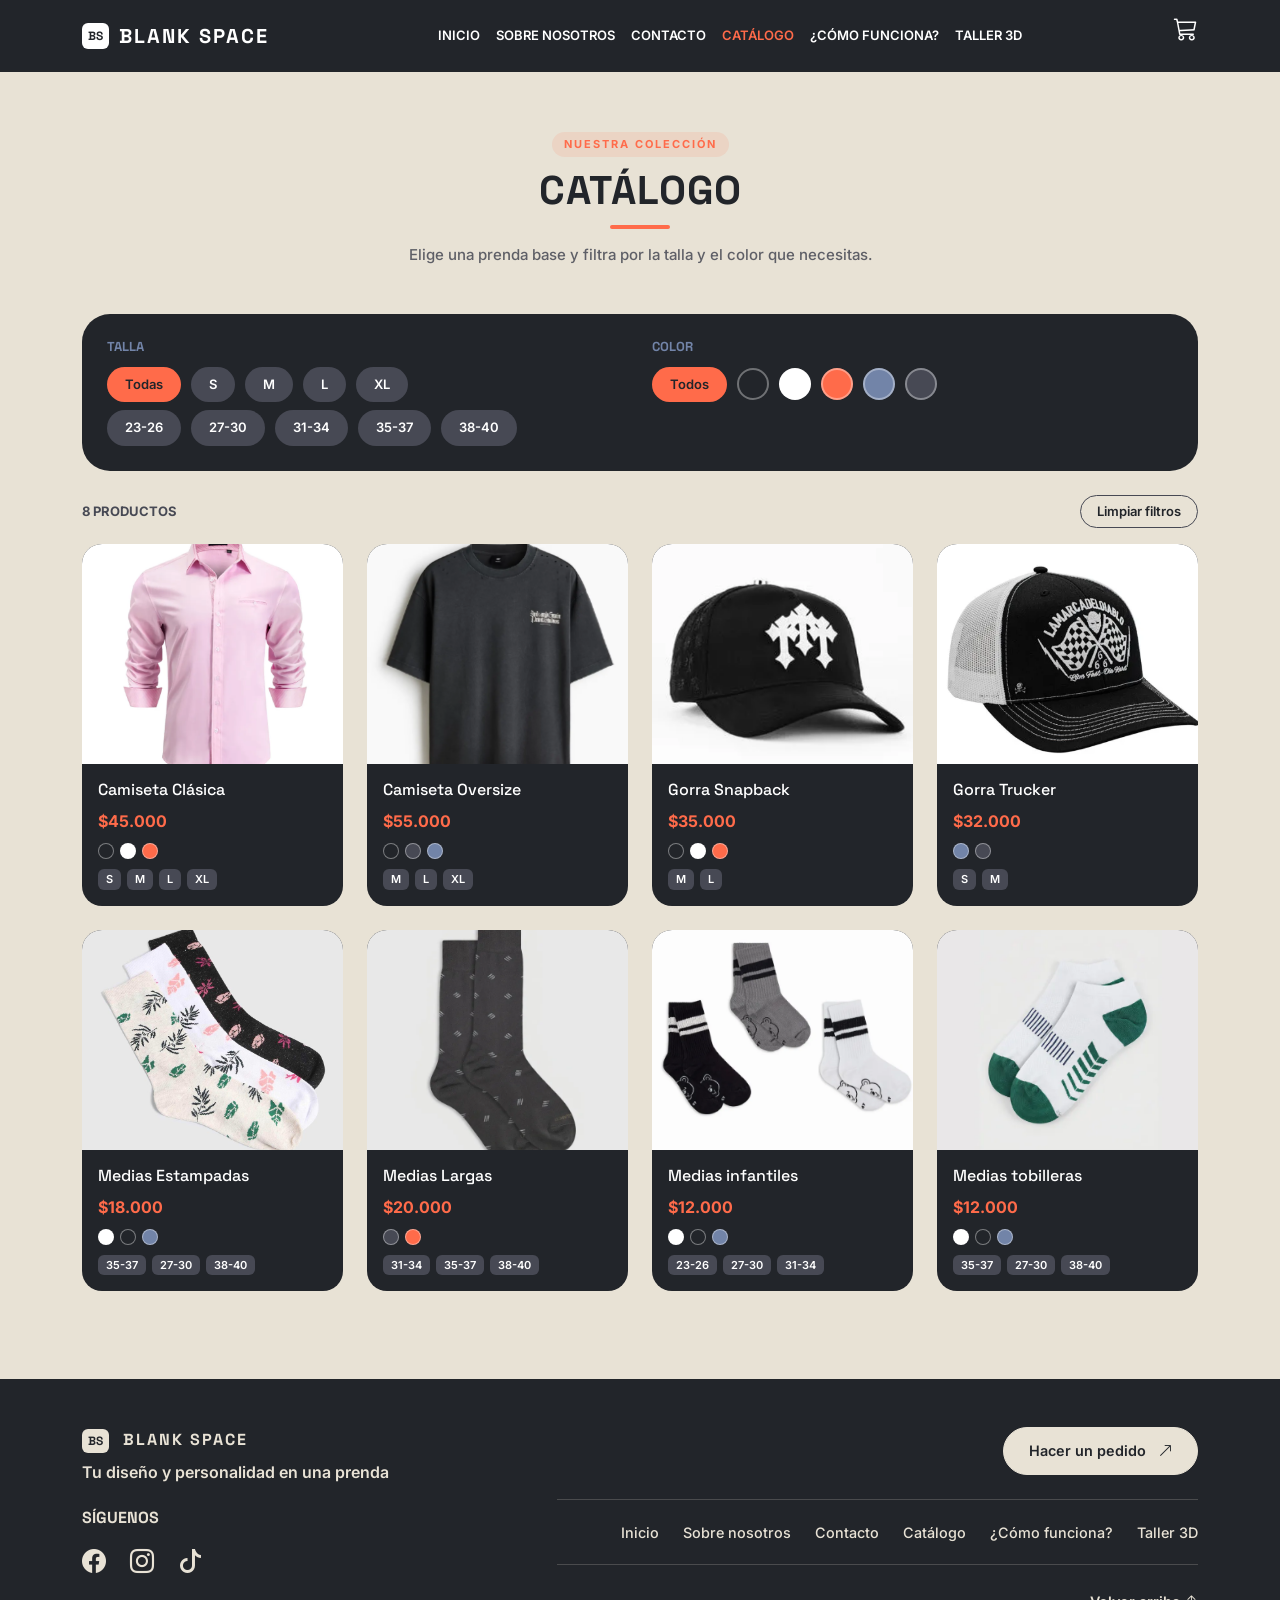
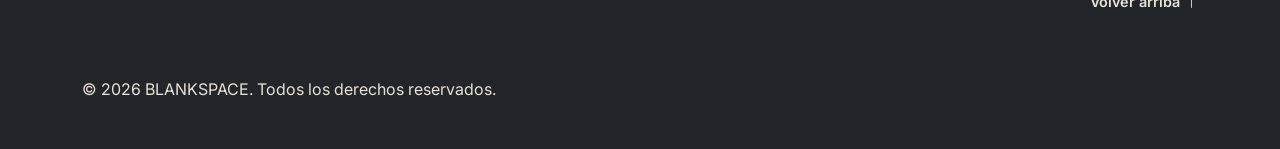
==== HTML/catalogo.html @ dbe3e5b4 "Ajustes en el catálogo" ====
<!doctype html>
<html lang="es">

<head>
  <meta charset="UTF-8" />
  <meta name="viewport" content="width=device-width, initial-scale=1.0" />
  <title>Catálogo | Blank Space</title>

  <link rel="preconnect" href="https://fonts.googleapis.com" />
  <link rel="preconnect" href="https://fonts.gstatic.com" crossorigin />
  <link
    href="https://fonts.googleapis.com/css2?family=Inter:ital,opsz,wght@0,14..32,100..900;1,14..32,100..900&family=Space+Grotesk:wght@300..700&display=swap"
    rel="stylesheet" />

  <link href="https://cdn.jsdelivr.net/npm/bootstrap@5.3.8/dist/css/bootstrap.min.css" rel="stylesheet"
    integrity="sha384-sRIl4kxILFvY47J16cr9ZwB07vP4J8+LH7qKQnuqkuIAvNWLzeN8tE5YBujZqJLB" crossorigin="anonymous" />
  <link href="https://cdn.jsdelivr.net/npm/bootstrap-icons@1.11.3/font/bootstrap-icons.min.css" rel="stylesheet" />

  <link rel="stylesheet" href="../CSS/estilos.css" />
</head>

<body class="d-flex flex-column min-vh-100">

  <!--  NAVBAR -->
  <nav class="navbar navbar-expand-md navbar-bs py-3">
    <div class="container d-flex justify-content-between align-items-center">
      <a class="navbar-brand d-flex align-items-center" href="../index.html">
        <span class="logo">BS</span>
        <span class="marca">BLANK SPACE</span>
      </a>

      <div class="d-flex align-items-center ms-auto gap-3 d-md-none">
        <button class="navbar-toggler border-0 p-0" type="button" data-bs-toggle="collapse" data-bs-target="#menu"
          aria-controls="menu" aria-expanded="false" aria-label="Abrir menú">
          <i class="bi bi-list text-white fs-3"></i>
        </button>
        <a href="#" class="carrito text-decoration-none d-flex align-items-center">
          <i class="bi bi-cart3 fs-4"></i><span class="badge"></span>
        </a>
      </div>

      <div class="collapse navbar-collapse" id="menu">
        <ul class="navbar-nav mx-auto">
          <li class="nav-item"><a class="nav-link" href="../index.html">Inicio</a></li>
          <li class="nav-item"><a class="nav-link" href="sobre-nosotros.html">Sobre nosotros</a></li>
          <li class="nav-item"><a class="nav-link" href="contacto.html">Contacto</a></li>
          <li class="nav-item"><a class="nav-link active" href="catalogo.html">Catálogo</a></li>
          <li class="nav-item"><a class="nav-link" href="#">¿Cómo funciona?</a></li>
          <li class="nav-item"><a class="nav-link" href="#">Taller 3D</a></li>
        </ul>
        <a href="#" class="carrito text-decoration-none d-none d-md-flex align-items-center">
          <i class="bi bi-cart3 fs-4"></i><span class="badge"></span>
        </a>
      </div>
    </div>
  </nav>

  <!-----------------------------CATÁLOGO ---------------------- -->
  <main class="container py-5 flex-grow-1">
    <section id="catalogo">

      <!-- Cabecera -->
      <div class="text-center mb-5 titulo-catalogo-wrapper">
        <span class="badge-subtitulo">NUESTRA COLECCIÓN</span>
        <h1 class="titulo-catalogo">CATÁLOGO</h1>
        <div class="linea-decorativa"></div>
        <p class="subtitulo-catalogo">Elige una prenda base y filtra por la talla y el color que necesitas.</p>
      </div>

      <div class="panel-filtros mb-4">
        <div class="row g-4">

          <div class="col-md-6">
            <h2 class="titulo-filtro">Talla</h2>
            <div class="opciones">
              <button type="button" class="chip-talla activo" data-talla="todas">Todas</button>
              <button type="button" class="chip-talla" data-talla="S">S</button>
              <button type="button" class="chip-talla" data-talla="M">M</button>
              <button type="button" class="chip-talla" data-talla="L">L</button>
              <button type="button" class="chip-talla" data-talla="XL">XL</button>
            </div>
            <div class="opciones mt-2">
              <button type="button" class="chip-talla" data-talla="23-26">23-26</button>
              <button type="button" class="chip-talla" data-talla="27-30">27-30</button>
              <button type="button" class="chip-talla" data-talla="31-34">31-34</button>
              <button type="button" class="chip-talla" data-talla="35-37">35-37</button>
              <button type="button" class="chip-talla" data-talla="38-40">38-40</button>
            </div>
          </div>

          <div class="col-md-6">
            <h2 class="titulo-filtro">Color</h2>
            <div class="opciones">
              <button type="button" class="chip-color chip-texto activo" data-color="todos">Todos</button>
              <button type="button" class="chip-color circulo color-negro" data-color="negro" aria-label="Negro" title="Negro"></button>
              <button type="button" class="chip-color circulo color-blanco" data-color="blanco" aria-label="Blanco" title="Blanco"></button>
              <button type="button" class="chip-color circulo color-naranja" data-color="naranja" aria-label="Naranja" title="Naranja"></button>
              <button type="button" class="chip-color circulo color-azul" data-color="azul" aria-label="Azul" title="Azul"></button>
              <button type="button" class="chip-color circulo color-gris" data-color="gris" aria-label="Gris" title="Gris"></button>
            </div>
          </div>

        </div>
      </div>

      <div class="d-flex justify-content-between align-items-center mb-3">
        <p id="contador" class="contador-productos mb-0"></p>
        <button type="button" id="limpiarFiltros" class="boton-limpiar">Limpiar filtros</button>
      </div>

      <div id="listaProductos" class="row g-4">

        <div class="col-6 col-md-4 col-lg-3">
          <article class="producto" data-id="1">
            <div class="producto-img"><img src="../IMG/camisac.png" alt="Camiseta Clásica" /></div>
            <div class="producto-info">
              <h3 class="producto-nombre">Camiseta Clásica</h3>
              <p class="producto-precio">$45.000</p>
              <div class="producto-colores">
                <span class="punto color-negro" title="negro"></span>
                <span class="punto color-blanco" title="blanco"></span>
                <span class="punto color-naranja" title="naranja"></span>
              </div>
              <div class="producto-tallas">
                <span class="etiqueta-talla">S</span>
                <span class="etiqueta-talla">M</span>
                <span class="etiqueta-talla">L</span>
                <span class="etiqueta-talla">XL</span>
              </div>
            </div>
          </article>
        </div>

        <div class="col-6 col-md-4 col-lg-3">
          <article class="producto" data-id="2">
            <div class="producto-img"><img src="../IMG/camisaO.png" alt="Camiseta Oversize" /></div>
            <div class="producto-info">
              <h3 class="producto-nombre">Camiseta Oversize</h3>
              <p class="producto-precio">$55.000</p>
              <div class="producto-colores">
                <span class="punto color-negro" title="negro"></span>
                <span class="punto color-gris" title="gris"></span>
                <span class="punto color-azul" title="azul"></span>
              </div>
              <div class="producto-tallas">
                <span class="etiqueta-talla">M</span>
                <span class="etiqueta-talla">L</span>
                <span class="etiqueta-talla">XL</span>
              </div>
            </div>
          </article>
        </div>

        <div class="col-6 col-md-4 col-lg-3">
          <article class="producto" data-id="3">
            <div class="producto-img"><img src="../IMG/gorras.png" alt="Gorra Snapback" /></div>
            <div class="producto-info">
              <h3 class="producto-nombre">Gorra Snapback</h3>
              <p class="producto-precio">$35.000</p>
              <div class="producto-colores">
                <span class="punto color-negro" title="negro"></span>
                <span class="punto color-blanco" title="blanco"></span>
                <span class="punto color-naranja" title="naranja"></span>
              </div>
              <div class="producto-tallas">
                <span class="etiqueta-talla">M</span>
                <span class="etiqueta-talla">L</span>
              </div>
            </div>
          </article>
        </div>

        <div class="col-6 col-md-4 col-lg-3">
          <article class="producto" data-id="4">
            <div class="producto-img"><img src="../IMG/gorrat.png" alt="Gorra Trucker" /></div>
            <div class="producto-info">
              <h3 class="producto-nombre">Gorra Trucker</h3>
              <p class="producto-precio">$32.000</p>
              <div class="producto-colores">
                <span class="punto color-azul" title="azul"></span>
                <span class="punto color-gris" title="gris"></span>
              </div>
              <div class="producto-tallas">
                <span class="etiqueta-talla">S</span>
                <span class="etiqueta-talla">M</span>
              </div>
            </div>
          </article>
        </div>

        <div class="col-6 col-md-4 col-lg-3">
          <article class="producto" data-id="5">
            <div class="producto-img"><img src="../IMG/medias.jpg" alt="Medias Estampadas" /></div>
            <div class="producto-info">
              <h3 class="producto-nombre">Medias Estampadas</h3>
              <p class="producto-precio">$18.000</p>
              <div class="producto-colores">
                <span class="punto color-blanco" title="blanco"></span>
                <span class="punto color-negro" title="negro"></span>
                <span class="punto color-azul" title="azul"></span>
              </div>
              <div class="producto-tallas">
                <span class="etiqueta-talla">35-37</span>
                <span class="etiqueta-talla">27-30</span>
                <span class="etiqueta-talla">38-40</span>
              </div>
            </div>
          </article>
        </div>

        <div class="col-6 col-md-4 col-lg-3">
          <article class="producto" data-id="6">
            <div class="producto-img"><img src="../IMG/medial.png" alt="Medias Largas" /></div>
            <div class="producto-info">
              <h3 class="producto-nombre">Medias Largas</h3>
              <p class="producto-precio">$20.000</p>
              <div class="producto-colores">
                <span class="punto color-gris" title="gris"></span>
                <span class="punto color-naranja" title="naranja"></span>
              </div>
              <div class="producto-tallas">
                <span class="etiqueta-talla">31-34</span>
                <span class="etiqueta-talla">35-37</span>
                <span class="etiqueta-talla">38-40</span>
              </div>
            </div>
          </article>
        </div>

        <div class="col-6 col-md-4 col-lg-3">
          <article class="producto" data-id="7">
            <div class="producto-img"><img src="../IMG/median.png" alt="Medias infantiles" /></div>
            <div class="producto-info">
              <h3 class="producto-nombre">Medias infantiles</h3>
              <p class="producto-precio">$12.000</p>
              <div class="producto-colores">
                <span class="punto color-blanco" title="blanco"></span>
                <span class="punto color-negro" title="negro"></span>
                <span class="punto color-azul" title="azul"></span>
              </div>
              <div class="producto-tallas">
                <span class="etiqueta-talla">23-26</span>
                <span class="etiqueta-talla">27-30</span>
                <span class="etiqueta-talla">31-34</span>
              </div>
            </div>
          </article>
        </div>

        <div class="col-6 col-md-4 col-lg-3">
          <article class="producto" data-id="8">
            <div class="producto-img"><img src="../IMG/mediat.png" alt="Medias tobilleras" /></div>
            <div class="producto-info">
              <h3 class="producto-nombre">Medias tobilleras</h3>
              <p class="producto-precio">$12.000</p>
              <div class="producto-colores">
                <span class="punto color-blanco" title="blanco"></span>
                <span class="punto color-negro" title="negro"></span>
                <span class="punto color-azul" title="azul"></span>
              </div>
              <div class="producto-tallas">
                <span class="etiqueta-talla">35-37</span>
                <span class="etiqueta-talla">27-30</span>
                <span class="etiqueta-talla">38-40</span>
              </div>
            </div>
          </article>
        </div>

      </div>

      <div id="sinResultados" class="sin-resultados d-none">
        <h2 class="h4">No hay productos con esa combinación</h2>
        <p class="mb-0">Prueba con otra talla u otro color, o limpia los filtros.</p>
      </div>

    </section>
  </main>

  <footer class="footer">
    <div class="container py-5">
      <div class="row gy-4">

        <div class="col-12 col-md-5">
          <a href="../index.html" class="text-decoration-none d-inline-block">
            <span class="logo">BS</span>
            <span class="marca">BLANK SPACE</span>
          </a>
          <p class="fw-semibold mt-2">Tu diseño y personalidad en una prenda</p>

          <div class="mt-4">
            <h6 class="fw-bold mb-3">SÍGUENOS</h6>
            <ul class="list-unstyled d-flex gap-4 mb-0">
              <li><a href="https://www.facebook.com/" class="social-link"><i class="bi bi-facebook" id="facebook"></i></a></li>
              <li><a href="https://www.instagram.com/" class="social-link"><i class="bi bi-instagram" id="instagram"></i></a></li>
              <li><a href="https://www.tiktok.com/" class="social-link"><i class="bi bi-tiktok" id="tiktok"></i></a></li>
            </ul>
          </div>
        </div>

        <div class="col-12 col-md-7">
          <div class="text-md-end mb-4">
            <a href="#catalogo" class="btn-pedido">Hacer un pedido <i class="bi bi-arrow-up-right"></i></a>
          </div>

          <nav class="footer-menu">
            <ul class="list-unstyled d-flex flex-wrap justify-content-md-end gap-3 gap-lg-4 mb-0">
              <li><a href="../index.html" class="footer-link">Inicio</a></li>
              <li><a href="sobre-nosotros.html" class="footer-link">Sobre nosotros</a></li>
              <li><a href="contacto.html" class="footer-link">Contacto</a></li>
              <li><a href="catalogo.html" class="footer-link">Catálogo</a></li>
              <li><a href="#" class="footer-link">¿Cómo funciona?</a></li>
              <li><a href="#" class="footer-link">Taller 3D</a></li>
            </ul>
          </nav>

          <div class="text-md-end mt-4">
            <a href="#" class="back-top">Volver arriba <i class="bi bi-arrow-up"></i></a>
          </div>
        </div>

      </div>
      <div class="copyright mt-5 pt-3">
        <p class="mb-0">&copy; 2026 BLANKSPACE. Todos los derechos reservados.</p>
      </div>
    </div>
  </footer>

  <script src="https://cdn.jsdelivr.net/npm/bootstrap@5.3.8/dist/js/bootstrap.bundle.min.js"
    integrity="sha384-FKyoEForCGlyvwx9Hj09JcYn3nv7wiPVlz7YYwJrWVcXK/BmnVDxM+D2scQbITxI"
    crossorigin="anonymous"></script>
  <script src="../JS/script.js"></script>
</body>

</html>
---- CSS/estilos.css ----
:root {
  --soft-linen: #e8e2d5;
  --shadow-gray: #22252a;
  --tomato: #ff6b4a;
  --glaucous: #7284a8;
  --charcoal-blue: #474954;
  --white: #ffffff;
  --black: #000000;

  --tomato-12: color-mix(in srgb, var(--tomato) 12%, transparent);
  --tomato-20: color-mix(in srgb, var(--tomato) 20%, transparent);
  --tomato-35: color-mix(in srgb, var(--tomato) 35%, transparent);
  --glaucous-25: color-mix(in srgb, var(--glaucous) 25%, transparent);
  --linen-20: color-mix(in srgb, var(--soft-linen) 20%, transparent);
  --white-8: color-mix(in srgb, var(--white) 8%, transparent);
  --white-10: color-mix(in srgb, var(--white) 10%, transparent);
  --white-35: color-mix(in srgb, var(--white) 35%, transparent);
  --white-40: color-mix(in srgb, var(--white) 40%, transparent);
  --white-75: color-mix(in srgb, var(--white) 75%, transparent);
  --black-15: color-mix(in srgb, var(--black) 15%, transparent);
  --black-45: color-mix(in srgb, var(--black) 45%, transparent);
  --black-85: color-mix(in srgb, var(--black) 85%, transparent);

  /* Tipografías */
  --font-title: "Space Grotesk", sans-serif;
  --font-text: "Inter", sans-serif;
}

/* BASE */
html {
  scroll-behavior: smooth;
}

body {
  box-sizing: border-box;
  margin: 0;
  padding: 0;
  background-color: var(--soft-linen);
  color: var(--shadow-gray);
  font-family: var(--font-text);
}

h1,
h2,
h3,
h4,
h5,
h6 {
  font-family: var(--font-title);
}

p {
  font-family: var(--font-text);
}

/*  NAVBAR*/
.navbar-bs {
  background-color: var(--shadow-gray);
}

.logo {
  background-color: var(--white);
  color: var(--shadow-gray);
  font-family: var(--font-title);
  font-weight: 700;
  font-size: 12px;
  padding: 4px 6px;
  border-radius: 6px;
  margin-right: 10px;
}

.marca {
  font-family: var(--font-title);
  font-weight: 700;
  letter-spacing: 2px;
  color: var(--white);
}

.navbar-bs .nav-link {
  color: var(--white);
  font-size: 13px;
  font-weight: 600;
  text-transform: uppercase;
}

.navbar-bs .nav-link:hover,
.navbar-bs .nav-link.active {
  color: var(--tomato);
}

.carrito {
  display: inline-flex;
  align-items: center;
  transform: translateY(-6px);
    color: white; 
}

.carrito:hover {
  color: var(--tomato);
}

.carrito .badge {
  position: absolute;
  top: -6px;
  right: -10px;
  font-size: 10px;
  background-color: var(--tomato);
  border-radius: 50%;
}

/* ---------- Menú hamburguesa ---------- */
.navbar-bs .navbar-toggler {
  border: 1px solid var(--charcoal-blue);
  border-radius: 10px;
  padding: 4px 10px;
}

.navbar-bs .navbar-toggler:focus {
  box-shadow: 0 0 0 3px var(--tomato-35);
}

@media (max-width: 767.98px) {
  .navbar-bs .navbar-collapse {
    margin-top: 12px;
    padding-top: 8px;
    border-top: 1px solid var(--charcoal-blue);
  }

  .navbar-bs .nav-link {
    padding: 12px 0;
    border-bottom: 1px solid var(--white-8);
  }

  .carrito {
    display: inline-block;
    margin-top: 14px;
  }
}

/*  HERO */
.titulo-hero {
  font-size: 70px;
  font-weight: 700;
  line-height: 1;
}

.etiqueta-hero {
  font-size: 12px;
  font-weight: 700;
  text-transform: uppercase;
  letter-spacing: 1px;
}

.etiqueta-hero::before {
  content: "";
  display: inline-block;
  width: 9px;
  height: 9px;
  border-radius: 50%;
  background-color: var(--tomato);
  margin-right: 8px;
}

/*CARRUSEL */

.carousel-item::after {
  content: "";
  position: absolute;
  inset: 0;
  width: 100%;
  height: 100%;
  background: var(--black-45);
  z-index: 1;
}

/* ---------- Carrusel de integrantes ---------- */
.carrusel {
  border: 3px solid var(--shadow-gray);
  border-radius: 18px;
  overflow: hidden;
}

.carrusel .carousel-item {
  height: 300px;
  background-color: var(--shadow-gray);
  background-image: url("../IMG/bs.jpg");
  background-repeat: no-repeat;
  background-position: center;
  background-size: cover;
}

.carrusel .carousel-item::after {
  background: linear-gradient(to top, var(--black-85), transparent 60%);
}

.carrusel .carousel-item img {
  width: 100%;
  height: 100%;
  object-fit: cover;
}

.carrusel .carousel-item img.foto-integrante {
  object-fit: contain;
  object-position: center;
  background-color: transparent;
}

.carrusel .carousel-caption {
  z-index: 2;
  text-align: left;
  left: 16px;
  bottom: 14px;
  padding: 0;
}

.carrusel .carousel-caption h3 {
  font-size: 18px;
  margin: 0;
}

.carrusel .carousel-indicators,
.carrusel .carousel-control-prev,
.carrusel .carousel-control-next {
  z-index: 3;
}

.rol {
  display: inline-block;
  background-color: var(--tomato);
  color: var(--white);
  font-size: 10px;
  font-weight: 700;
  text-transform: uppercase;
  padding: 2px 8px;
  border-radius: 4px;
  margin-bottom: 6px;
}

/* ---------- Flechas personalizadas ---------- */
#carouselExampleFade .carousel-control-prev-icon,
#carouselExampleFade .carousel-control-next-icon,
#carrusel-comentarios .carousel-control-prev-icon,
#carrusel-comentarios .carousel-control-next-icon {
  background-image: none;
}

#carrusel-comentarios .carousel-control-prev-icon,
#carrusel-comentarios .carousel-control-next-icon {
  width: auto;
  height: auto;
}

#carouselExampleFade .carousel-control-prev-icon::after,
#carouselExampleFade .carousel-control-next-icon::after {
  font-size: 3rem;
  font-weight: bold;
  color: var(--tomato);
}

#carrusel-comentarios .carousel-control-prev-icon::after,
#carrusel-comentarios .carousel-control-next-icon::after {
  font-size: 3.5rem;
  font-weight: bold;
  color: var(--tomato);
}

#carouselExampleFade .carousel-control-prev-icon::after,
#carrusel-comentarios .carousel-control-prev-icon::after {
  content: "‹";
}

#carouselExampleFade .carousel-control-next-icon::after,
#carrusel-comentarios .carousel-control-next-icon::after {
  content: "›";
}

#carouselExampleFade .carousel-control-prev,
#carouselExampleFade .carousel-control-next {
  width: 12%;
  opacity: 0.8;
  transition: opacity 0.3s ease;
}

#carouselExampleFade .carousel-control-prev:hover,
#carouselExampleFade .carousel-control-next:hover {
  opacity: 1;
}

/* ---------- Indicadores de comentarios ---------- */
#carrusel-comentarios .carousel-indicators [data-bs-target] {
  background-color: var(--tomato);
  opacity: 0.5;
}

#carrusel-comentarios .carousel-indicators .active {
  opacity: 1;
}

/* SECCIÓN ESTRELLA */
.seccion-estrella-full {
  position: relative;
  width: 100%;
  background-color: var(--shadow-gray);
  border-radius: 24px;
}

.badge-destacado,
.badge-subtitulo {
  display: inline-block;
  font-size: 11px;
  font-weight: 700;
  letter-spacing: 2px;
  text-transform: uppercase;
  color: var(--tomato);
  background-color: var(--tomato-12);
  border-radius: 20px;
}

.badge-destacado {
  padding: 5px 14px;
  margin-bottom: 8px;
}

.titulo-estrella {
  font-size: 2.4rem;
  font-weight: 800;
  letter-spacing: 1.5px;
  color: var(--white);
  text-transform: uppercase;
  margin-bottom: 8px;
}

.texto-naranja {
  color: var(--tomato);
  text-shadow: 0 0 15px var(--tomato-35);
}

.linea-naranja,
.linea-decorativa {
  height: 4px;
  background-color: var(--tomato);
  border-radius: 2px;
}

.linea-naranja {
  width: 70px;
  margin: 0 auto;
}

.marco-carrusel {
  border-radius: 24px;
  overflow: hidden;
  border: 1px solid var(--white-10);
}

.img-carrusel {
  object-fit: cover;
  object-position: center;
}

/* TARJETAS */
.tarjeta {
  display: flex;
  flex-direction: column;
  height: 100%;
  padding: 25px;
  background-color: var(--shadow-gray);
  color: var(--white);
  border-radius: 28px;
}

.tarjeta-header {
  display: flex;
  align-items: center;
  gap: 12px;
  padding-bottom: 15px;
  margin-bottom: 15px;
  border-bottom: 1px solid var(--charcoal-blue);
}

.tarjeta-titulo {
  font-size: 18px;
  margin: 0;
}

.sobretitulo {
  display: block;
  font-size: 10px;
  font-weight: 700;
  text-transform: uppercase;
}

.icono {
  display: flex;
  align-items: center;
  justify-content: center;
  width: 38px;
  height: 38px;
  border-radius: 10px;
  font-size: 18px;
}

.icono-glaucous {
  background-color: var(--glaucous-25);
  color: var(--glaucous);
}

.icono-tomato {
  background-color: var(--tomato-20);
  color: var(--tomato);
}

.subtitulo {
  font-size: 13px;
  font-weight: 700;
  text-transform: uppercase;
  margin-bottom: 8px;
}

.caja {
  background-color: var(--charcoal-blue);
  border-radius: 12px;
  padding: 12px 14px;
  font-size: 13px;
  margin-bottom: 15px;
}

.valor {
  display: flex;
  gap: 10px;
}

.valor i {
  color: var(--tomato);
}

.valor p {
  margin: 0;
}

.tarjeta-footer {
  margin-top: auto;
  padding-top: 15px;
  border-top: 1px solid var(--charcoal-blue);
  text-align: center;
  font-size: 12px;
  font-weight: 600;
}

.texto-glaucous {
  color: var(--glaucous);
}

.texto-tomato {
  color: var(--tomato) !important;
}

.fa-brands,
.fa-github {
  width: 40px;
  height: 40px;
  color: var(--soft-linen);
}

.tarjeta a {
  color: var(--soft-linen);
  transition: all 0.3s ease;
}

.tarjeta a:hover {
  color: var(--tomato);
  transform: scale(1.15);
}

#mensaje {
  width: 100%;
  min-height: 150px;
  padding: 12px 15px;
  margin-top: 8px;
  margin-bottom: 20px;
  resize: vertical;
}

#equipo {
  color: var(--tomato);
}

/* FOOTER */
.footer {
  background-color: var(--shadow-gray);
  color: var(--soft-linen);
  margin-top: 40px;
  font-family: var(--font-text);
}

.footer .logo {
  background-color: var(--soft-linen);
  color: var(--shadow-gray);
}

.footer .marca {
  color: var(--soft-linen);
  font-family: var(--font-title);
  letter-spacing: 2px;
}

.footer p {
  color: var(--soft-linen);
}

/* ---------- Botón hacer pedido ---------- */
.btn-pedido {
  display: inline-flex;
  align-items: center;
  gap: 12px;
  padding: 12px 25px;
  background-color: var(--soft-linen);
  color: var(--shadow-gray);
  border: 1px solid var(--soft-linen);
  border-radius: 30px;
  text-decoration: none;
  font-family: var(--font-text);
  font-weight: 600;
  font-size: 0.9rem;
  transition: all 0.3s ease;
}

.btn-pedido:hover {
  background-color: var(--tomato);
  border-color: var(--tomato);
  color: var(--shadow-gray);
  transform: translateY(-4px);
}

/* ---------- Menú de navegación ---------- */
.footer-menu {
  border-top: 1px solid var(--linen-20);
  border-bottom: 1px solid var(--linen-20);
  padding: 20px 0;
}

.footer-link {
  color: var(--soft-linen);
  text-decoration: none;
  font-family: var(--font-text);
  font-size: 0.9rem;
  font-weight: 500;
  transition: color 0.3s ease;
}

.footer-link:hover,
.back-top:hover {
  color: var(--tomato);
}

/* ---------- Redes sociales ---------- */
.social-link {
  display: inline-block;
  color: var(--soft-linen);
  font-size: 1.5rem;
  transition: all 0.3s ease;
}

.social-link:hover {
  transform: translateY(-4px);
}

#facebook:hover,
#instagram:hover,
#tiktok:hover {
  color: var(--tomato);
}

.back-top {
  color: var(--soft-linen);
  text-decoration: none;
  font-size: 0.9rem;
  font-weight: 600;
  transition: color 0.3s ease;
}

/*  UTILIDADES DE FONDO */
.bg-tomato {
  background-color: var(--tomato);
}

.bg-glacous {
  background-color: var(--glaucous);
}

.bg-white {
  background-color: var(--white);
}

.bg-black {
  background-color: var(--shadow-gray) !important;
  color: var(--white);
}

/*   CATÁLOGO */
.titulo-catalogo-wrapper {
  position: relative;
  padding-top: 10px;
}

.badge-subtitulo {
  padding: 4px 12px;
  margin-bottom: 10px;
}

.titulo-catalogo {
  font-size: 2.5rem;
  font-weight: 800;
  letter-spacing: 1px;
  color: var(--shadow-gray);
  margin-bottom: 10px;
  text-transform: uppercase;
}

.linea-decorativa {
  position: relative;
  width: 60px;
  margin: 0 auto 15px auto;
}

.subtitulo-catalogo {
  font-size: 15px;
  color: var(--charcoal-blue);
  opacity: 0.85;
  max-width: 500px;
  margin: 0 auto;
  font-weight: 500;
}

/* ---------- Colores de producto ---------- */
.color-negro {
  background-color: var(--shadow-gray);
}

.color-blanco {
  background-color: var(--white);
}

.color-naranja {
  background-color: var(--tomato);
}

.color-azul {
  background-color: var(--glaucous);
}

.color-gris {
  background-color: var(--charcoal-blue);
}

/* ---------- Panel de filtros ---------- */
.panel-filtros {
  background-color: var(--shadow-gray);
  color: var(--white);
  border-radius: 28px;
  padding: 25px;
}

.titulo-filtro {
  font-size: 13px;
  font-weight: 700;
  text-transform: uppercase;
  color: var(--glaucous);
  margin-bottom: 12px;
}

.opciones {
  display: flex;
  flex-wrap: wrap;
  align-items: center;
  gap: 10px;
}

.chip-talla,
.chip-texto {
  background-color: var(--charcoal-blue);
  color: var(--white);
  border: 2px solid transparent;
  border-radius: 20px;
  padding: 6px 16px;
  font-family: var(--font-text);
  font-size: 13px;
  font-weight: 600;
  transition: all 0.3s ease;
}

.chip-talla:hover,
.chip-texto:hover {
  border-color: var(--tomato);
}

.chip-talla.activo,
.chip-texto.activo {
  background-color: var(--tomato);
  color: var(--shadow-gray);
}

.circulo {
  width: 32px;
  height: 32px;
  padding: 0;
  border-radius: 50%;
  border: 2px solid var(--white-35);
  transition: all 0.3s ease;
}

.circulo:hover {
  transform: scale(1.1);
}

.circulo.activo {
  border-color: var(--white);
  box-shadow: 0 0 0 3px var(--tomato);
}

.contador-productos {
  font-size: 13px;
  font-weight: 700;
  text-transform: uppercase;
  color: var(--charcoal-blue);
}

.boton-limpiar {
  background: none;
  color: var(--shadow-gray);
  border: 1px solid var(--charcoal-blue);
  border-radius: 20px;
  padding: 6px 16px;
  font-size: 13px;
  font-weight: 600;
  transition: all 0.3s ease;
}

.boton-limpiar:hover {
  color: var(--tomato);
  border-color: var(--tomato);
}

/* ---------- Tarjeta de producto ---------- */
.producto {
  display: flex;
  flex-direction: column;
  height: 100%;
  background-color: var(--shadow-gray);
  color: var(--white);
  border-radius: 20px;
  overflow: hidden;
  transition: transform 0.3s ease;
}

.producto:hover {
  transform: translateY(-6px);
}

.producto-img {
  height: 220px;
  background-color: var(--charcoal-blue);
}

.producto-img img {
  width: 100%;
  height: 100%;
  object-fit: cover;
}

.producto-info {
  display: flex;
  flex-direction: column;
  flex-grow: 1;
  gap: 10px;
  padding: 16px;
}

.producto-nombre {
  font-size: 16px;
  margin: 0;
}

.producto-precio {
  margin: 0;
  font-weight: 700;
  color: var(--tomato);
}

.producto-colores {
  display: flex;
  gap: 6px;
}

.punto {
  display: inline-block;
  width: 16px;
  height: 16px;
  border-radius: 50%;
  border: 1px solid var(--white-40);
}

.producto-tallas {
  display: flex;
  flex-wrap: wrap;
  gap: 6px;
  margin-top: auto;
}

.etiqueta-talla {
  background-color: var(--charcoal-blue);
  font-size: 11px;
  font-weight: 600;
  padding: 2px 8px;
  border-radius: 6px;
}

.sin-resultados {
  text-align: center;
  padding: 60px 20px;
  border: 2px dashed var(--charcoal-blue);
  border-radius: 20px;
}

/* COMENTARIOS  */
.panel-titulo-comentarios {
  background-color: var(--shadow-gray);
  border-radius: 28px;
  box-shadow: 0 10px 30px var(--black-15);
}

.subtitulo-comentarios {
  color: var(--white-75);
  font-size: 15px;
  max-width: 500px;
  margin-left: auto;
  margin-right: auto;
}

/* ADMIN  */

.gestion-productos {
    display: flex;
    gap: 20px;
    margin-top: 25px;
    padding-left: 20px;
    align-items: flex-start;
}

.formulario-producto {
    width: 280px;
    flex-shrink: 0;
    padding: 15px;
    border: 1px solid var(--tomato);
    border-radius: 8px;
}

.tabla-productos {
    flex: 1;
    overflow-x: auto;
}

.contenido {
  flex: 1;
  padding: 40px !important;
  border-radius: 12px;
}

#titulo-admin {
  font-size: 26px;
  font-weight: 600;
  margin-bottom: 8px;
  color: #333;
}

.form-select {
  border: 1px solid #d5d9d2;
  border-radius: 8px;
  padding: 10px;
  font-size: 14px;
  background-color: #fff;
}

.subir-imagen {
  width: 120px;
  height: 120px;
  border: 2px dashed var(--shadow-gray);
  border-radius: 8px;
  display: flex;
  flex-direction: column;
  justify-content: center;
  align-items: center;
  cursor: pointer;
}

.subir-imagen span {
  font-size: 35px;
}

.subir-imagen p {
  font-size: 12px;
  margin: 0;
}

.subir-imagen:hover {
  border: var(--shadow-gray) !important;
  background-color: var(--tomato);
}

.btn-guardar {
  width: 100%;
  padding: 10px;
  background-color: #FFFFFF;
  color: black;
  border: 1px solid var(--shadow-gray);
  border-radius: 8px;
  font-size: 14px;
  font-weight: 600;
}

.btn-guardar:hover {
  background-color: var(--tomato);
  border-color: var(--shadow-gray);
}

.btn-outline-tomato {
    color: var(--tomato);
    border-color: var(--tomato);
    background-color: transparent;
    transition: all 0.2s ease-in-out;
}

.btn-outline-tomato:hover {
    background-color: var(--tomato);
    color: #ffffff;
    border-color: var(--tomato);
}

@media (max-width: 992px) {
    .gestion-productos {
        flex-direction: column;
        padding-left: 10px;
        padding-right: 10px;
    }

    .formulario-producto {
        width: 100%;
        margin-bottom: 20px;
    }

    .tabla-productos {
        width: 100%;
    }
}
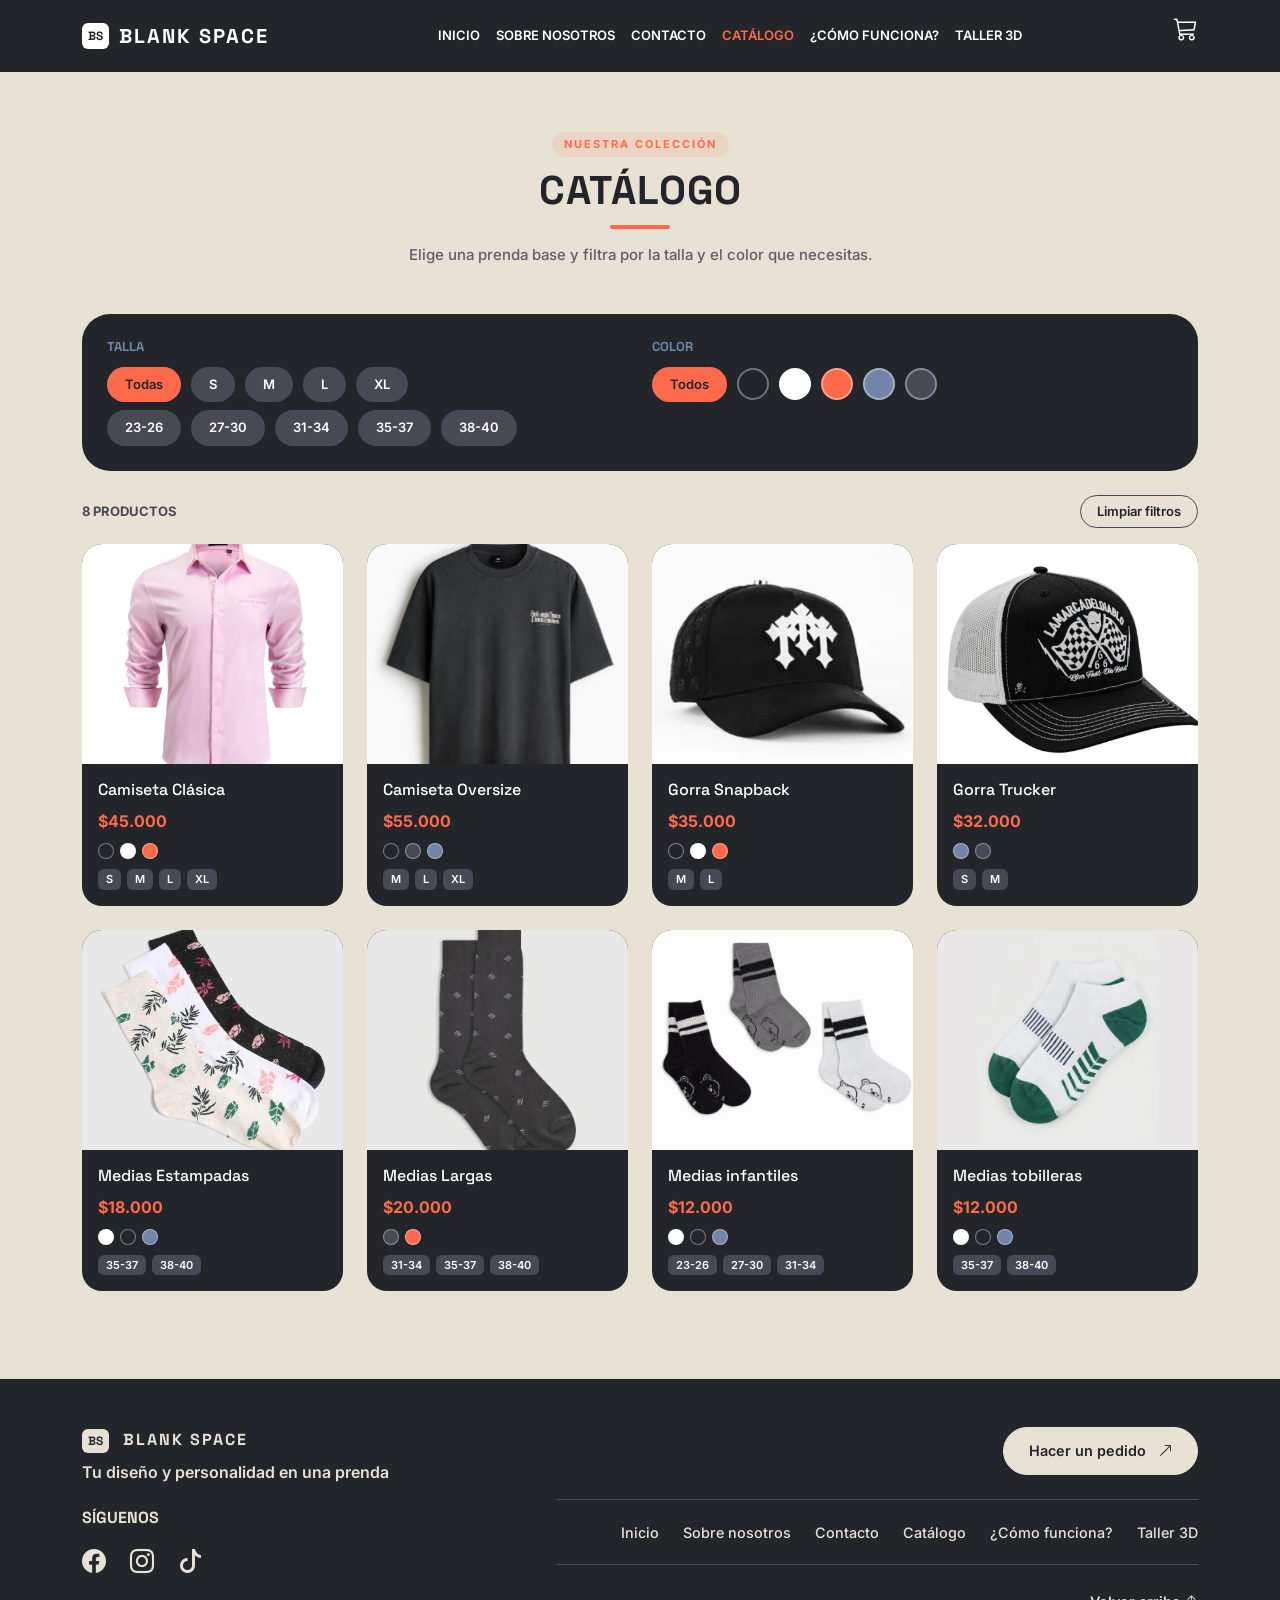
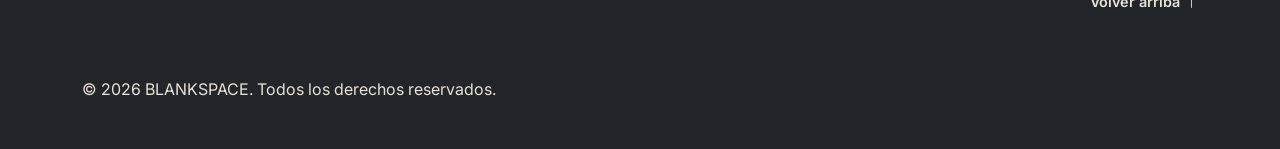
==== commit e1e41865: "cambio en las tallas del catálogo" ====
--- a/HTML/catalogo.html
+++ b/HTML/catalogo.html
@@ -201,7 +201,6 @@
               </div>
               <div class="producto-tallas">
                 <span class="etiqueta-talla">35-37</span>
-                <span class="etiqueta-talla">27-30</span>
                 <span class="etiqueta-talla">38-40</span>
               </div>
             </div>
@@ -260,7 +259,6 @@
               </div>
               <div class="producto-tallas">
                 <span class="etiqueta-talla">35-37</span>
-                <span class="etiqueta-talla">27-30</span>
                 <span class="etiqueta-talla">38-40</span>
               </div>
             </div>
--- a/CSS/estilos.css
+++ b/CSS/estilos.css
@@ -363,10 +363,11 @@
   display: flex;
   flex-direction: column;
   height: 100%;
-  padding: 25px;
+  padding: 20px;
   background-color: var(--shadow-gray);
   color: var(--white);
-  border-radius: 28px;
+  border-radius: 1rem;
+  border: 1px solid rgba(255, 255, 255, 0.1);
 }
 
 .tarjeta-header {
@@ -383,12 +384,14 @@
   margin: 0;
 }
 
+
 .sobretitulo {
   display: block;
   font-size: 10px;
   font-weight: 700;
   text-transform: uppercase;
 }
+
 
 .icono {
   display: flex;
@@ -420,18 +423,40 @@
 .caja {
   background-color: var(--charcoal-blue);
   border-radius: 12px;
-  padding: 12px 14px;
-  font-size: 13px;
-  margin-bottom: 15px;
+  padding: 10px 14px;
+  font-size: 1rem;
+  margin-bottom: 10px;
+  display: flex;
+  align-items: center;
+  justify-content: center;
+}
+
+#mision:hover,
+#valores:hover,
+#vision:hover {
+  transform: translateY(-6px);
+}
+
+.lista-valores {
+  display: flex;
+  flex-direction: column;
+  gap: 5px;
+}
+
+.lista-valores .valor {
+  margin-bottom: 0;
 }
 
 .valor {
   display: flex;
-  gap: 10px;
+  align-items: center;
+  justify-content: center;
+  gap: 12px;
 }
 
 .valor i {
   color: var(--tomato);
+  flex-shrink: 0;
 }
 
 .valor p {
@@ -472,17 +497,24 @@
   transform: scale(1.15);
 }
 
-#mensaje {
-  width: 100%;
-  min-height: 150px;
-  padding: 12px 15px;
-  margin-top: 8px;
-  margin-bottom: 20px;
-  resize: vertical;
-}
-
 #equipo {
   color: var(--tomato);
+}
+
+.tarjeta-equipo {
+  height: 190px !important;
+  display: flex;
+  flex-direction: column;
+  justify-content: space-between;
+}
+
+.tarjeta-equipo .caja {
+  height: 75px;
+  margin-bottom: 0;
+}
+
+.tarjeta-equipo:hover{
+  background-color: var(--tomato);
 }
 
 /* FOOTER */
@@ -918,7 +950,8 @@
   font-weight: 600;
 }
 
-.btn-guardar:hover {
+.btn-guardar:hover,
+.boton-enviar:hover {
   background-color: var(--tomato);
   border-color: var(--shadow-gray);
 }
@@ -935,6 +968,34 @@
     color: #ffffff;
     border-color: var(--tomato);
 }
+
+/* ---Estilos de formulario contacto */
+
+.etiqueta-form {
+  margin-bottom: 0.5rem;
+}
+.bloque-form{
+  margin-bottom: 1rem;
+}
+
+.nota-form{
+  margin-top: 1rem;
+  font-size: 15px;
+}
+
+.boton-enviar{
+  background: none;
+  color: var(--shadow-gray);
+  background-color: #FFFFFF;
+  border: 1px solid var(--charcoal-blue);
+  border-radius: 20px;
+  padding: 6px 16px;
+  font-size: 13px;
+  font-weight: 600;
+  transition: all 0.3s ease;
+}
+
+
 
 @media (max-width: 992px) {
     .gestion-productos {
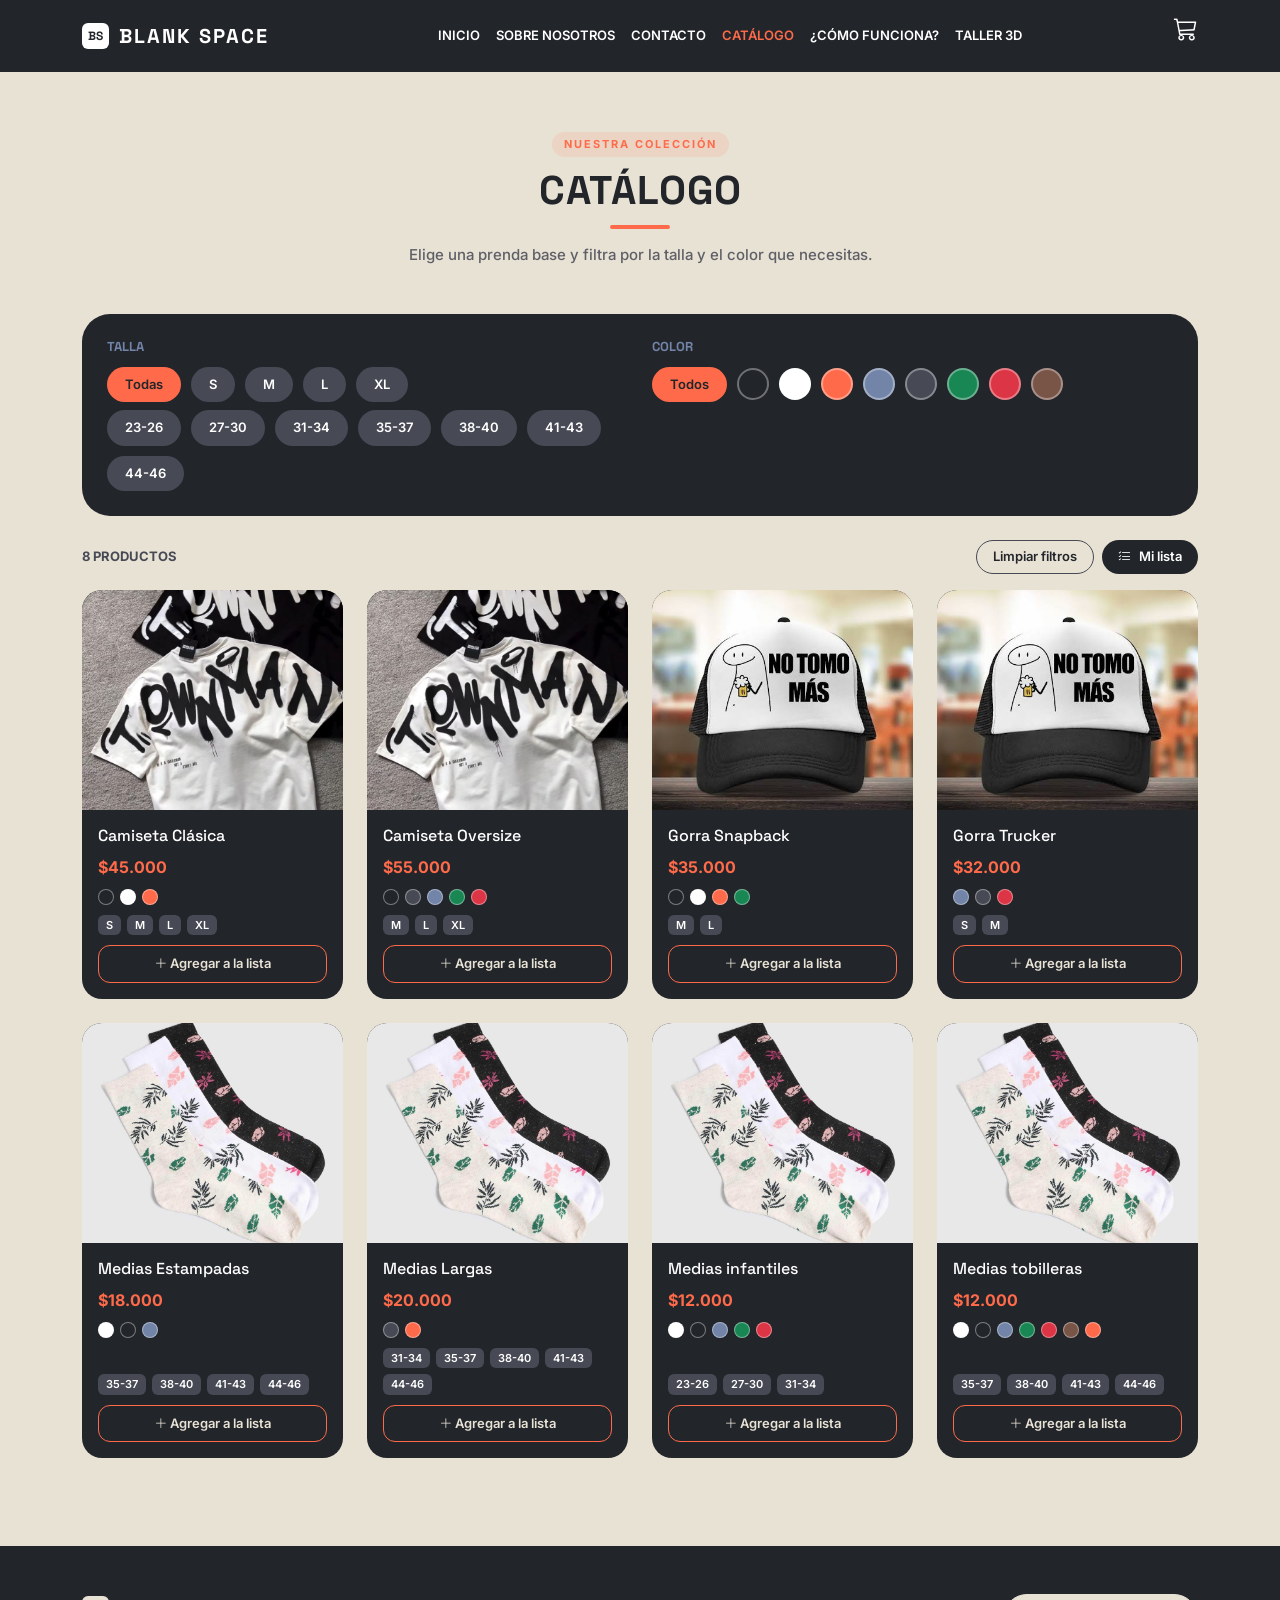
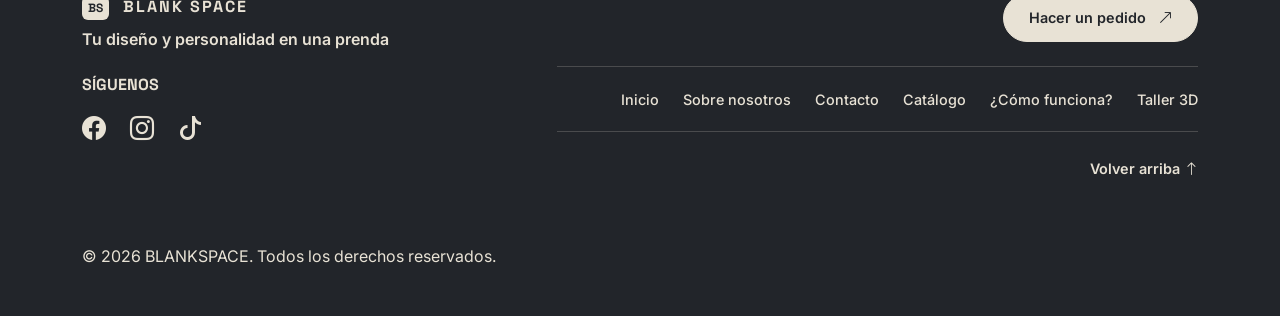
==== commit e903db42: "Agregado panel lateral de Mi lista y redirección al Taller 3D" ====
--- a/HTML/catalogo.html
+++ b/HTML/catalogo.html
@@ -59,7 +59,6 @@
   <main class="container py-5 flex-grow-1">
     <section id="catalogo">
 
-      <!-- Cabecera -->
       <div class="text-center mb-5 titulo-catalogo-wrapper">
         <span class="badge-subtitulo">NUESTRA COLECCIÓN</span>
         <h1 class="titulo-catalogo">CATÁLOGO</h1>
@@ -85,6 +84,8 @@
               <button type="button" class="chip-talla" data-talla="31-34">31-34</button>
               <button type="button" class="chip-talla" data-talla="35-37">35-37</button>
               <button type="button" class="chip-talla" data-talla="38-40">38-40</button>
+              <button type="button" class="chip-talla" data-talla="41-43">41-43</button>
+              <button type="button" class="chip-talla" data-talla="44-46">44-46</button>
             </div>
           </div>
 
@@ -92,180 +93,41 @@
             <h2 class="titulo-filtro">Color</h2>
             <div class="opciones">
               <button type="button" class="chip-color chip-texto activo" data-color="todos">Todos</button>
-              <button type="button" class="chip-color circulo color-negro" data-color="negro" aria-label="Negro" title="Negro"></button>
-              <button type="button" class="chip-color circulo color-blanco" data-color="blanco" aria-label="Blanco" title="Blanco"></button>
-              <button type="button" class="chip-color circulo color-naranja" data-color="naranja" aria-label="Naranja" title="Naranja"></button>
-              <button type="button" class="chip-color circulo color-azul" data-color="azul" aria-label="Azul" title="Azul"></button>
-              <button type="button" class="chip-color circulo color-gris" data-color="gris" aria-label="Gris" title="Gris"></button>
+              <button type="button" class="chip-color circulo color-negro" data-color="negro" aria-label="Negro"
+                title="Negro"></button>
+              <button type="button" class="chip-color circulo color-blanco" data-color="blanco" aria-label="Blanco"
+                title="Blanco"></button>
+              <button type="button" class="chip-color circulo color-naranja" data-color="naranja" aria-label="Naranja"
+                title="Naranja"></button>
+              <button type="button" class="chip-color circulo color-azul" data-color="azul" aria-label="Azul"
+                title="Azul"></button>
+              <button type="button" class="chip-color circulo color-gris" data-color="gris" aria-label="Gris"
+                title="Gris"></button>
+              <button type="button" class="chip-color circulo color-verde" data-color="verde" aria-label="Verde"
+                title="Verde"></button>
+              <button type="button" class="chip-color circulo color-rojo" data-color="rojo" aria-label="Rojo"
+                title="Rojo"></button>
+              <button type="button" class="chip-color circulo color-cafe" data-color="café" aria-label="Café"
+                title="Café"></button>
             </div>
           </div>
 
         </div>
       </div>
 
-      <div class="d-flex justify-content-between align-items-center mb-3">
+      <div class="d-flex justify-content-between align-items-center flex-wrap gap-2 mb-3">
         <p id="contador" class="contador-productos mb-0"></p>
-        <button type="button" id="limpiarFiltros" class="boton-limpiar">Limpiar filtros</button>
-      </div>
-
-      <div id="listaProductos" class="row g-4">
-
-        <div class="col-6 col-md-4 col-lg-3">
-          <article class="producto" data-id="1">
-            <div class="producto-img"><img src="../IMG/camisac.png" alt="Camiseta Clásica" /></div>
-            <div class="producto-info">
-              <h3 class="producto-nombre">Camiseta Clásica</h3>
-              <p class="producto-precio">$45.000</p>
-              <div class="producto-colores">
-                <span class="punto color-negro" title="negro"></span>
-                <span class="punto color-blanco" title="blanco"></span>
-                <span class="punto color-naranja" title="naranja"></span>
-              </div>
-              <div class="producto-tallas">
-                <span class="etiqueta-talla">S</span>
-                <span class="etiqueta-talla">M</span>
-                <span class="etiqueta-talla">L</span>
-                <span class="etiqueta-talla">XL</span>
-              </div>
-            </div>
-          </article>
-        </div>
-
-        <div class="col-6 col-md-4 col-lg-3">
-          <article class="producto" data-id="2">
-            <div class="producto-img"><img src="../IMG/camisaO.png" alt="Camiseta Oversize" /></div>
-            <div class="producto-info">
-              <h3 class="producto-nombre">Camiseta Oversize</h3>
-              <p class="producto-precio">$55.000</p>
-              <div class="producto-colores">
-                <span class="punto color-negro" title="negro"></span>
-                <span class="punto color-gris" title="gris"></span>
-                <span class="punto color-azul" title="azul"></span>
-              </div>
-              <div class="producto-tallas">
-                <span class="etiqueta-talla">M</span>
-                <span class="etiqueta-talla">L</span>
-                <span class="etiqueta-talla">XL</span>
-              </div>
-            </div>
-          </article>
-        </div>
-
-        <div class="col-6 col-md-4 col-lg-3">
-          <article class="producto" data-id="3">
-            <div class="producto-img"><img src="../IMG/gorras.png" alt="Gorra Snapback" /></div>
-            <div class="producto-info">
-              <h3 class="producto-nombre">Gorra Snapback</h3>
-              <p class="producto-precio">$35.000</p>
-              <div class="producto-colores">
-                <span class="punto color-negro" title="negro"></span>
-                <span class="punto color-blanco" title="blanco"></span>
-                <span class="punto color-naranja" title="naranja"></span>
-              </div>
-              <div class="producto-tallas">
-                <span class="etiqueta-talla">M</span>
-                <span class="etiqueta-talla">L</span>
-              </div>
-            </div>
-          </article>
-        </div>
-
-        <div class="col-6 col-md-4 col-lg-3">
-          <article class="producto" data-id="4">
-            <div class="producto-img"><img src="../IMG/gorrat.png" alt="Gorra Trucker" /></div>
-            <div class="producto-info">
-              <h3 class="producto-nombre">Gorra Trucker</h3>
-              <p class="producto-precio">$32.000</p>
-              <div class="producto-colores">
-                <span class="punto color-azul" title="azul"></span>
-                <span class="punto color-gris" title="gris"></span>
-              </div>
-              <div class="producto-tallas">
-                <span class="etiqueta-talla">S</span>
-                <span class="etiqueta-talla">M</span>
-              </div>
-            </div>
-          </article>
-        </div>
-
-        <div class="col-6 col-md-4 col-lg-3">
-          <article class="producto" data-id="5">
-            <div class="producto-img"><img src="../IMG/medias.jpg" alt="Medias Estampadas" /></div>
-            <div class="producto-info">
-              <h3 class="producto-nombre">Medias Estampadas</h3>
-              <p class="producto-precio">$18.000</p>
-              <div class="producto-colores">
-                <span class="punto color-blanco" title="blanco"></span>
-                <span class="punto color-negro" title="negro"></span>
-                <span class="punto color-azul" title="azul"></span>
-              </div>
-              <div class="producto-tallas">
-                <span class="etiqueta-talla">35-37</span>
-                <span class="etiqueta-talla">38-40</span>
-              </div>
-            </div>
-          </article>
-        </div>
-
-        <div class="col-6 col-md-4 col-lg-3">
-          <article class="producto" data-id="6">
-            <div class="producto-img"><img src="../IMG/medial.png" alt="Medias Largas" /></div>
-            <div class="producto-info">
-              <h3 class="producto-nombre">Medias Largas</h3>
-              <p class="producto-precio">$20.000</p>
-              <div class="producto-colores">
-                <span class="punto color-gris" title="gris"></span>
-                <span class="punto color-naranja" title="naranja"></span>
-              </div>
-              <div class="producto-tallas">
-                <span class="etiqueta-talla">31-34</span>
-                <span class="etiqueta-talla">35-37</span>
-                <span class="etiqueta-talla">38-40</span>
-              </div>
-            </div>
-          </article>
-        </div>
-
-        <div class="col-6 col-md-4 col-lg-3">
-          <article class="producto" data-id="7">
-            <div class="producto-img"><img src="../IMG/median.png" alt="Medias infantiles" /></div>
-            <div class="producto-info">
-              <h3 class="producto-nombre">Medias infantiles</h3>
-              <p class="producto-precio">$12.000</p>
-              <div class="producto-colores">
-                <span class="punto color-blanco" title="blanco"></span>
-                <span class="punto color-negro" title="negro"></span>
-                <span class="punto color-azul" title="azul"></span>
-              </div>
-              <div class="producto-tallas">
-                <span class="etiqueta-talla">23-26</span>
-                <span class="etiqueta-talla">27-30</span>
-                <span class="etiqueta-talla">31-34</span>
-              </div>
-            </div>
-          </article>
-        </div>
-
-        <div class="col-6 col-md-4 col-lg-3">
-          <article class="producto" data-id="8">
-            <div class="producto-img"><img src="../IMG/mediat.png" alt="Medias tobilleras" /></div>
-            <div class="producto-info">
-              <h3 class="producto-nombre">Medias tobilleras</h3>
-              <p class="producto-precio">$12.000</p>
-              <div class="producto-colores">
-                <span class="punto color-blanco" title="blanco"></span>
-                <span class="punto color-negro" title="negro"></span>
-                <span class="punto color-azul" title="azul"></span>
-              </div>
-              <div class="producto-tallas">
-                <span class="etiqueta-talla">35-37</span>
-                <span class="etiqueta-talla">38-40</span>
-              </div>
-            </div>
-          </article>
-        </div>
-
-      </div>
+        <div class="d-flex align-items-center gap-2">
+          <button type="button" id="limpiarFiltros" class="boton-limpiar">Limpiar filtros</button>
+          <button type="button" class="boton-lista" data-bs-toggle="offcanvas" data-bs-target="#panelLista"
+            aria-controls="panelLista">
+            <i class="bi bi-list-check"></i> Mi lista
+            <span id="badgeLista" class="badge-lista d-none">0</span>
+          </button>
+        </div>
+      </div>
+
+      <div id="listaProductos" class="row g-4"></div>
 
       <div id="sinResultados" class="sin-resultados d-none">
         <h2 class="h4">No hay productos con esa combinación</h2>
@@ -289,9 +151,12 @@
           <div class="mt-4">
             <h6 class="fw-bold mb-3">SÍGUENOS</h6>
             <ul class="list-unstyled d-flex gap-4 mb-0">
-              <li><a href="https://www.facebook.com/" class="social-link"><i class="bi bi-facebook" id="facebook"></i></a></li>
-              <li><a href="https://www.instagram.com/" class="social-link"><i class="bi bi-instagram" id="instagram"></i></a></li>
-              <li><a href="https://www.tiktok.com/" class="social-link"><i class="bi bi-tiktok" id="tiktok"></i></a></li>
+              <li><a href="https://www.facebook.com/" class="social-link"><i class="bi bi-facebook"
+                    id="facebook"></i></a></li>
+              <li><a href="https://www.instagram.com/" class="social-link"><i class="bi bi-instagram"
+                    id="instagram"></i></a></li>
+              <li><a href="https://www.tiktok.com/" class="social-link"><i class="bi bi-tiktok" id="tiktok"></i></a>
+              </li>
             </ul>
           </div>
         </div>
@@ -324,6 +189,29 @@
     </div>
   </footer>
 
+  <div class="offcanvas offcanvas-end panel-lista" tabindex="-1" id="panelLista" aria-labelledby="tituloPanelLista">
+    <div class="offcanvas-header">
+      <h2 class="offcanvas-title" id="tituloPanelLista">Mi lista</h2>
+      <button type="button" class="btn-close btn-close-white" data-bs-dismiss="offcanvas" aria-label="Cerrar"></button>
+    </div>
+    <div class="offcanvas-body">
+      <p id="listaVacia" class="lista-vacia">
+        Aún no has agregado productos. Pulsa «Agregar a la lista» en las prendas que te gusten.
+      </p>
+      <ul id="itemsLista" class="items-lista"></ul>
+    </div>
+    <div class="pie-lista">
+    <div class="total-lista">
+      <span>Total</span>
+      <strong id="totalLista">$0</strong>
+    </div>
+    <button type="button" id="btnIrTaller3D" class="boton-taller mb-2 w-100 py-2">
+      Ir al Taller 3D <i class="bi bi-box-seam"></i>
+    </button>
+    <button type="button" id="vaciarLista" class="boton-vaciar">Vaciar lista</button>
+  </div>
+  </div>
+
   <script src="https://cdn.jsdelivr.net/npm/bootstrap@5.3.8/dist/js/bootstrap.bundle.min.js"
     integrity="sha384-FKyoEForCGlyvwx9Hj09JcYn3nv7wiPVlz7YYwJrWVcXK/BmnVDxM+D2scQbITxI"
     crossorigin="anonymous"></script>
--- a/CSS/estilos.css
+++ b/CSS/estilos.css
@@ -6,6 +6,31 @@
   --charcoal-blue: #474954;
   --white: #ffffff;
   --black: #000000;
+
+  .color-verde {
+    background-color: #198754;
+  }
+
+  .color-rojo {
+    background-color: #dc3545;
+  }
+
+  .color-cafe {
+    background-color: #795548;
+  }
+
+
+  .color-verde {
+    background-color: #198754;
+  }
+
+  .color-rojo {
+    background-color: #dc3545;
+  }
+
+  .color-cafe {
+    background-color: #795548;
+  }
 
   --tomato-12: color-mix(in srgb, var(--tomato) 12%, transparent);
   --tomato-20: color-mix(in srgb, var(--tomato) 20%, transparent);
@@ -22,8 +47,10 @@
   --black-85: color-mix(in srgb, var(--black) 85%, transparent);
 
   /* Tipografías */
-  --font-title: "Space Grotesk", sans-serif;
-  --font-text: "Inter", sans-serif;
+  --font-title: "Space Grotesk",
+  sans-serif;
+  --font-text: "Inter",
+  sans-serif;
 }
 
 /* BASE */
@@ -92,7 +119,7 @@
   display: inline-flex;
   align-items: center;
   transform: translateY(-6px);
-    color: white; 
+  color: white;
 }
 
 .carrito:hover {
@@ -513,7 +540,7 @@
   margin-bottom: 0;
 }
 
-.tarjeta-equipo:hover{
+.tarjeta-equipo:hover {
   background-color: var(--tomato);
 }
 
@@ -872,24 +899,24 @@
 /* ADMIN  */
 
 .gestion-productos {
-    display: flex;
-    gap: 20px;
-    margin-top: 25px;
-    padding-left: 20px;
-    align-items: flex-start;
+  display: flex;
+  gap: 20px;
+  margin-top: 25px;
+  padding-left: 20px;
+  align-items: flex-start;
 }
 
 .formulario-producto {
-    width: 280px;
-    flex-shrink: 0;
-    padding: 15px;
-    border: 1px solid var(--tomato);
-    border-radius: 8px;
+  width: 280px;
+  flex-shrink: 0;
+  padding: 15px;
+  border: 1px solid var(--tomato);
+  border-radius: 8px;
 }
 
 .tabla-productos {
-    flex: 1;
-    overflow-x: auto;
+  flex: 1;
+  overflow-x: auto;
 }
 
 .contenido {
@@ -957,16 +984,16 @@
 }
 
 .btn-outline-tomato {
-    color: var(--tomato);
-    border-color: var(--tomato);
-    background-color: transparent;
-    transition: all 0.2s ease-in-out;
+  color: var(--tomato);
+  border-color: var(--tomato);
+  background-color: transparent;
+  transition: all 0.2s ease-in-out;
 }
 
 .btn-outline-tomato:hover {
-    background-color: var(--tomato);
-    color: #ffffff;
-    border-color: var(--tomato);
+  background-color: var(--tomato);
+  color: #ffffff;
+  border-color: var(--tomato);
 }
 
 /* ---Estilos de formulario contacto */
@@ -974,16 +1001,17 @@
 .etiqueta-form {
   margin-bottom: 0.5rem;
 }
-.bloque-form{
+
+.bloque-form {
   margin-bottom: 1rem;
 }
 
-.nota-form{
+.nota-form {
   margin-top: 1rem;
   font-size: 15px;
 }
 
-.boton-enviar{
+.boton-enviar {
   background: none;
   color: var(--shadow-gray);
   background-color: #FFFFFF;
@@ -998,18 +1026,295 @@
 
 
 @media (max-width: 992px) {
-    .gestion-productos {
-        flex-direction: column;
-        padding-left: 10px;
-        padding-right: 10px;
-    }
-
-    .formulario-producto {
-        width: 100%;
-        margin-bottom: 20px;
-    }
-
-    .tabla-productos {
-        width: 100%;
-    }
+  .gestion-productos {
+    flex-direction: column;
+    padding-left: 10px;
+    padding-right: 10px;
+  }
+
+  .formulario-producto {
+    width: 100%;
+    margin-bottom: 20px;
+  }
+
+  .tabla-productos {
+    width: 100%;
+  }
+}
+
+.choices__list--multiple .choices__item {
+  background-color: var(--tomato) !important;
+  border-color: var(--tomato) !important;
+}
+
+/* ================= CARRITO DE COMPRAS ================= */
+.item-carrito {
+  height: auto;
+  transition: transform 0.3s ease, border-color 0.3s ease;
+}
+
+.item-carrito:hover {
+  border-color: var(--tomato);
+}
+
+.item-carrito-img {
+  width: 115px;
+  height: 115px;
+  object-fit: cover;
+  border-radius: 12px;
+  background-color: var(--charcoal-blue);
+  flex-shrink: 0;
+}
+
+.control-cantidad {
+  display: inline-flex;
+  align-items: center;
+  background-color: var(--charcoal-blue);
+  border-radius: 20px;
+  padding: 2px;
+  border: 1px solid var(--white-10);
+}
+
+.control-cantidad button {
+  width: 30px;
+  height: 30px;
+  border: none;
+  border-radius: 50%;
+  background-color: transparent;
+  color: var(--white);
+  font-weight: 700;
+  transition: background-color 0.2s ease, color 0.2s ease;
+}
+
+.control-cantidad button:hover {
+  background-color: var(--tomato);
+  color: var(--shadow-gray);
+}
+
+.control-cantidad span {
+  width: 36px;
+  text-align: center;
+  font-weight: 600;
+  font-size: 14px;
+}
+
+.btn-eliminar-item {
+  background: none;
+  border: none;
+  color: var(--white-40);
+  font-size: 1.1rem;
+  transition: color 0.2s ease, transform 0.2s ease;
+}
+
+.btn-eliminar-item:hover {
+  color: var(--tomato);
+  transform: scale(1.1);
+}
+
+.input-cupon {
+  background-color: var(--charcoal-blue);
+  border: 1px solid var(--white-10);
+  color: var(--white);
+  border-radius: 20px;
+  font-size: 13px;
+  padding: 6px 14px;
+}
+
+.input-cupon::placeholder {
+  color: var(--white-40);
+}
+
+.input-cupon:focus {
+  background-color: var(--charcoal-blue);
+  color: var(--white);
+  border-color: var(--tomato);
+  box-shadow: 0 0 0 3px var(--tomato-20);
+}
+.btn-agregar {
+  width: 100%;
+  padding: 8px 12px;
+  background: transparent;
+  color: var(--soft-linen);
+  border: 1px solid var(--tomato);
+  border-radius: 12px;
+  font-size: 13px;
+  font-weight: 600;
+  transition: all 0.3s ease;
+}
+.btn-agregar:hover {
+  background-color: var(--tomato);
+  color: var(--shadow-gray);
+}
+.btn-agregar.en-lista {
+  background-color: var(--soft-linen);
+  border-color: var(--soft-linen);
+  color: var(--shadow-gray);
+}
+.btn-agregar.en-lista:hover {
+  background-color: var(--tomato);
+  border-color: var(--tomato);
+}
+
+/* Botón "Mi lista" con su badge */
+.boton-lista {
+  display: inline-flex;
+  align-items: center;
+  gap: 8px;
+  background-color: var(--shadow-gray);
+  color: white;
+  border: 0;
+  border-radius: 20px;
+  padding: 7px 16px;
+  font-size: 13px;
+  font-weight: 600;
+  transition: all 0.3s ease;
+}
+.boton-lista:hover {
+  background-color: var(--tomato);
+  color: var(--shadow-gray);
+}
+.badge-lista {
+  display: inline-flex;
+  align-items: center;
+  justify-content: center;
+  min-width: 20px;
+  height: 20px;
+  padding: 0 6px;
+  background-color: var(--tomato);
+  color: var(--shadow-gray);
+  border-radius: 10px;
+  font-size: 11px;
+  font-weight: 700;
+}
+.boton-lista:hover .badge-lista {
+  background-color: var(--shadow-gray);
+  color: white;
+}
+
+/* Panel lateral */
+.panel-lista {
+  background-color: var(--shadow-gray);
+  color: white;
+}
+.panel-lista .offcanvas-title {
+  font-size: 18px;
+}
+.lista-vacia {
+  color: var(--glaucous);
+  font-size: 14px;
+}
+.items-lista {
+  list-style: none;
+  margin: 0;
+  padding: 0;
+  display: flex;
+  flex-direction: column;
+  gap: 14px;
+}
+.item-lista {
+  display: flex;
+  align-items: center;
+  gap: 12px;
+  padding: 10px;
+  background-color: var(--charcoal-blue);
+  border-radius: 14px;
+}
+.item-lista img {
+  width: 64px;
+  height: 64px;
+  object-fit: cover;
+  border-radius: 10px;
+}
+.item-datos {
+  flex-grow: 1;
+}
+.item-nombre {
+  margin: 0;
+  font-size: 14px;
+  font-weight: 600;
+}
+.item-precio {
+  margin: 2px 0 6px;
+  font-size: 14px;
+  font-weight: 700;
+  color: var(--tomato);
+}
+.item-cantidad {
+  display: inline-flex;
+  align-items: center;
+  gap: 10px;
+  font-size: 13px;
+}
+.btn-cantidad {
+  width: 26px;
+  height: 26px;
+  border: 0;
+  border-radius: 50%;
+  background-color: var(--shadow-gray);
+  color: white;
+  line-height: 1;
+  transition: all 0.3s ease;
+}
+.btn-cantidad:hover:not(:disabled) {
+  background-color: var(--tomato);
+  color: var(--shadow-gray);
+}
+.btn-cantidad:disabled {
+  opacity: 0.4;
+}
+.btn-quitar {
+  background: none;
+  border: 0;
+  color: var(--soft-linen);
+  font-size: 18px;
+  transition: color 0.3s ease;
+}
+.btn-quitar:hover {
+  color: var(--tomato);
+}
+
+/* Pie del panel */
+.pie-lista {
+  padding: 16px;
+  border-top: 1px solid var(--charcoal-blue);
+}
+.total-lista {
+  display: flex;
+  justify-content: space-between;
+  margin-bottom: 12px;
+  font-size: 16px;
+}
+.total-lista strong {
+  color: var(--tomato);
+}
+.boton-vaciar {
+  width: 100%;
+  padding: 10px;
+  background: none;
+  color: var(--soft-linen);
+  border: 1px solid var(--charcoal-blue);
+  border-radius: 12px;
+  font-weight: 600;
+  transition: all 0.3s ease;
+}
+.boton-vaciar:hover:not(:disabled) {
+  border-color: var(--tomato);
+  color: var(--tomato);
+}
+.boton-vaciar:disabled {
+  opacity: 0.4;
+}
+
+/* Botón taller */
+.boton-taller {
+  background-color: var(--tomato);
+  color: var(--shadow-gray);
+  border: 0;
+  border-radius: 12px;
+  font-weight: 600;
+  transition: all 0.3s ease;
+}
+.boton-taller:hover {
+  opacity: 0.9;
+  color: var(--shadow-gray);
 }
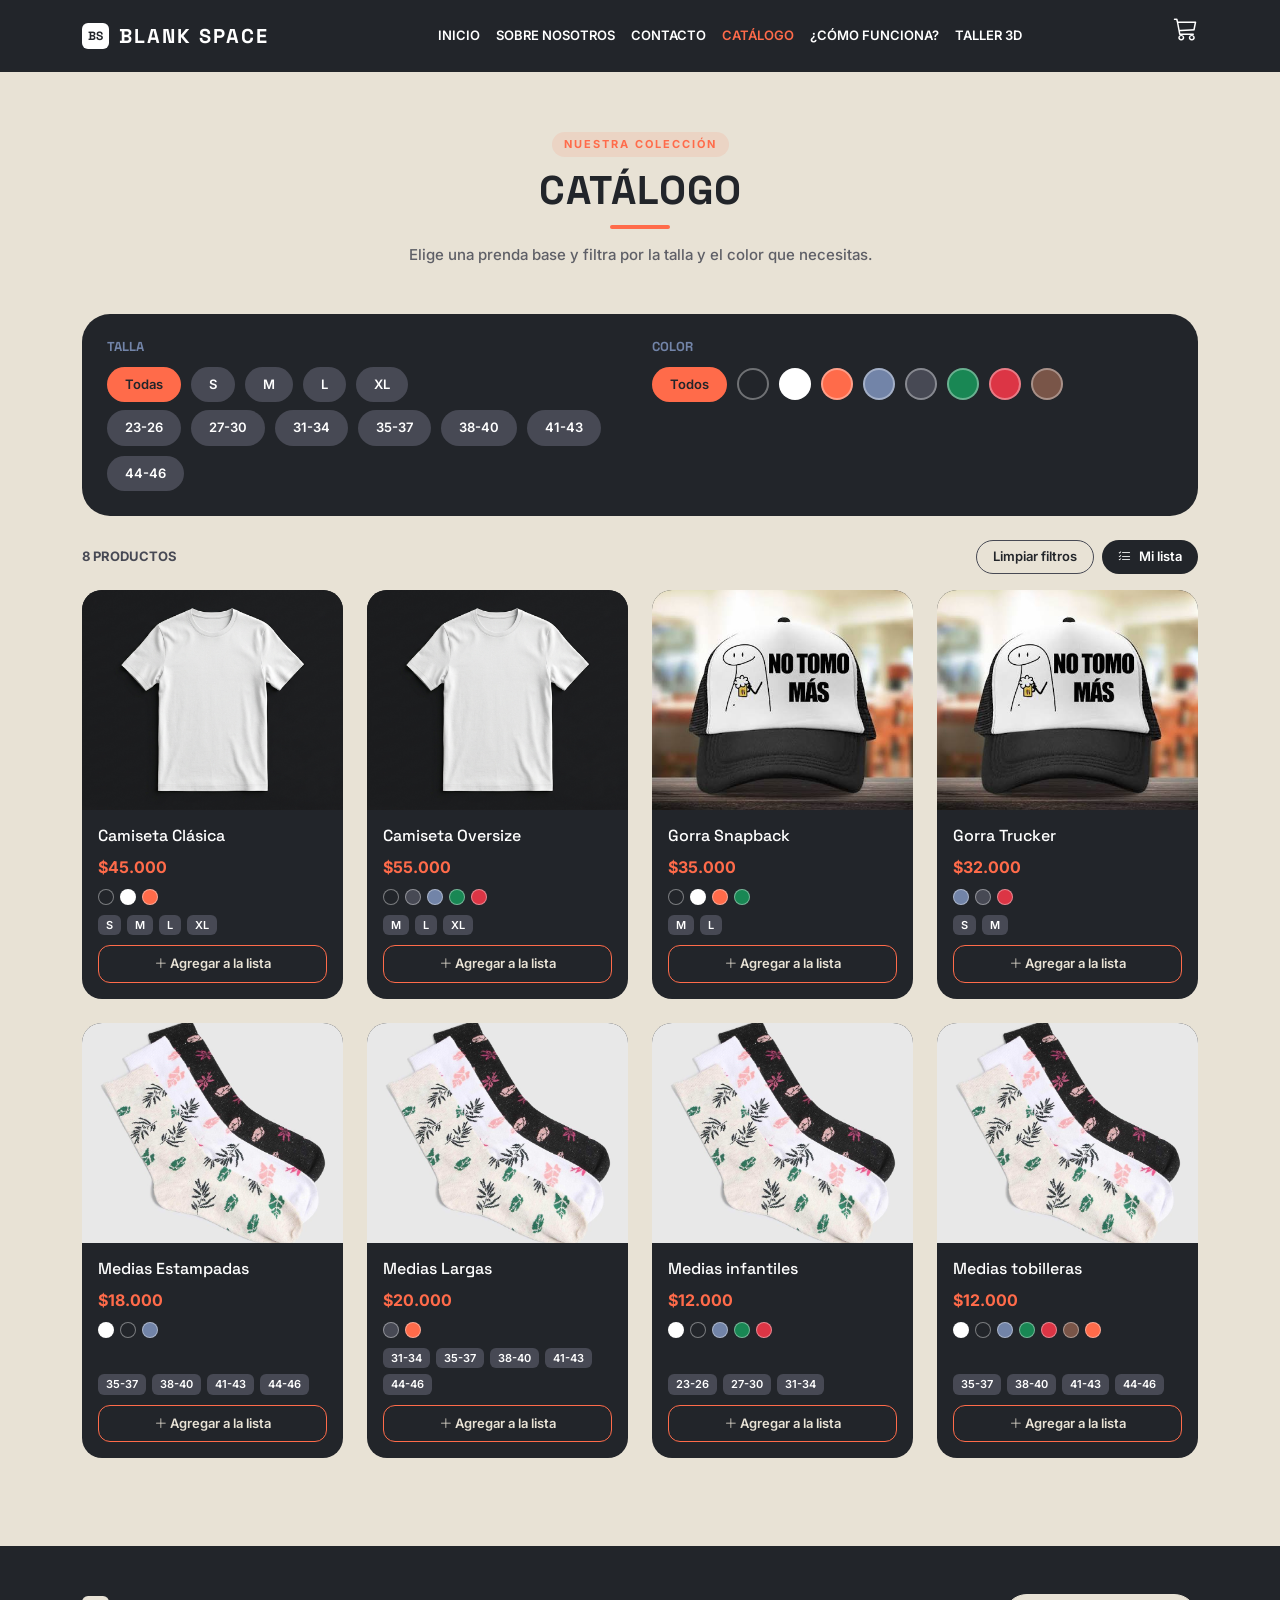
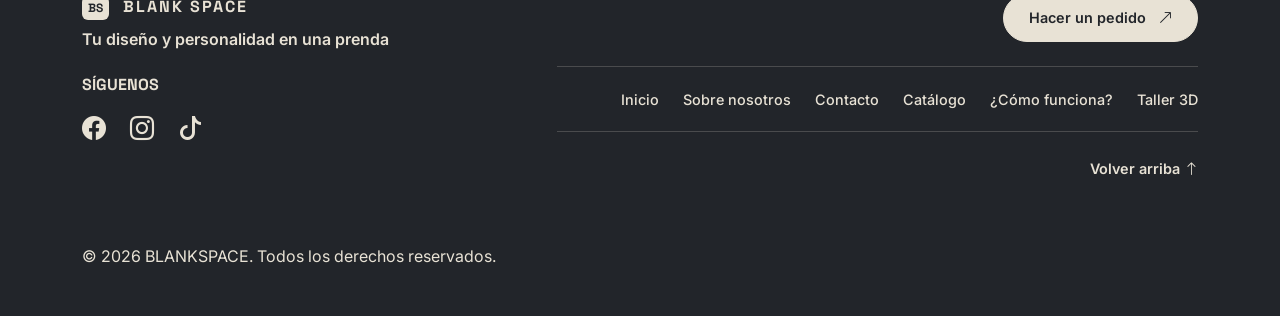
==== commit 955dd52b: "refactor(js): script.js was deleted, and all code was dived to datos.js, contacto.js, catalogo.js an" ====
--- a/HTML/catalogo.html
+++ b/HTML/catalogo.html
@@ -46,7 +46,7 @@
           <li class="nav-item"><a class="nav-link" href="contacto.html">Contacto</a></li>
           <li class="nav-item"><a class="nav-link active" href="catalogo.html">Catálogo</a></li>
           <li class="nav-item"><a class="nav-link" href="#">¿Cómo funciona?</a></li>
-          <li class="nav-item"><a class="nav-link" href="#">Taller 3D</a></li>
+          <li class="nav-item"><a class="nav-link" href="./taller.html">Taller 3D</a></li>
         </ul>
         <a href="#" class="carrito text-decoration-none d-none d-md-flex align-items-center">
           <i class="bi bi-cart3 fs-4"></i><span class="badge"></span>
@@ -215,6 +215,8 @@
   <script src="https://cdn.jsdelivr.net/npm/bootstrap@5.3.8/dist/js/bootstrap.bundle.min.js"
     integrity="sha384-FKyoEForCGlyvwx9Hj09JcYn3nv7wiPVlz7YYwJrWVcXK/BmnVDxM+D2scQbITxI"
     crossorigin="anonymous"></script>
+  <script src="../JS/datos.js"></script>
+  <script src="../JS/catalogo.js"></script>
   <script src="../JS/script.js"></script>
 </body>
 
--- a/CSS/estilos.css
+++ b/CSS/estilos.css
@@ -6,6 +6,7 @@
   --charcoal-blue: #474954;
   --white: #ffffff;
   --black: #000000;
+
 
   .color-verde {
     background-color: #198754;
@@ -1317,4 +1318,29 @@
 .boton-taller:hover {
   opacity: 0.9;
   color: var(--shadow-gray);
+}
+
+.contenedor-panel {
+  background-color: var(--charcoal-blue);
+}
+
+#btn-guardar {
+  width: 100%;
+  padding: 8px 12px;
+  background: transparent;
+  color: var(--soft-linen);
+  border: 1px solid var(--tomato);
+  border-radius: 12px;
+  font-size: 13px;
+  font-weight: 600;
+  transition: all 0.3s ease;
+}
+
+#btn-guardar:hover {
+  background-color: var(--tomato);
+  color: var(--shadow-gray);
+}
+
+.fondo-carrusel-personalizado {
+  background-color: var(--shadow-gray);
 }
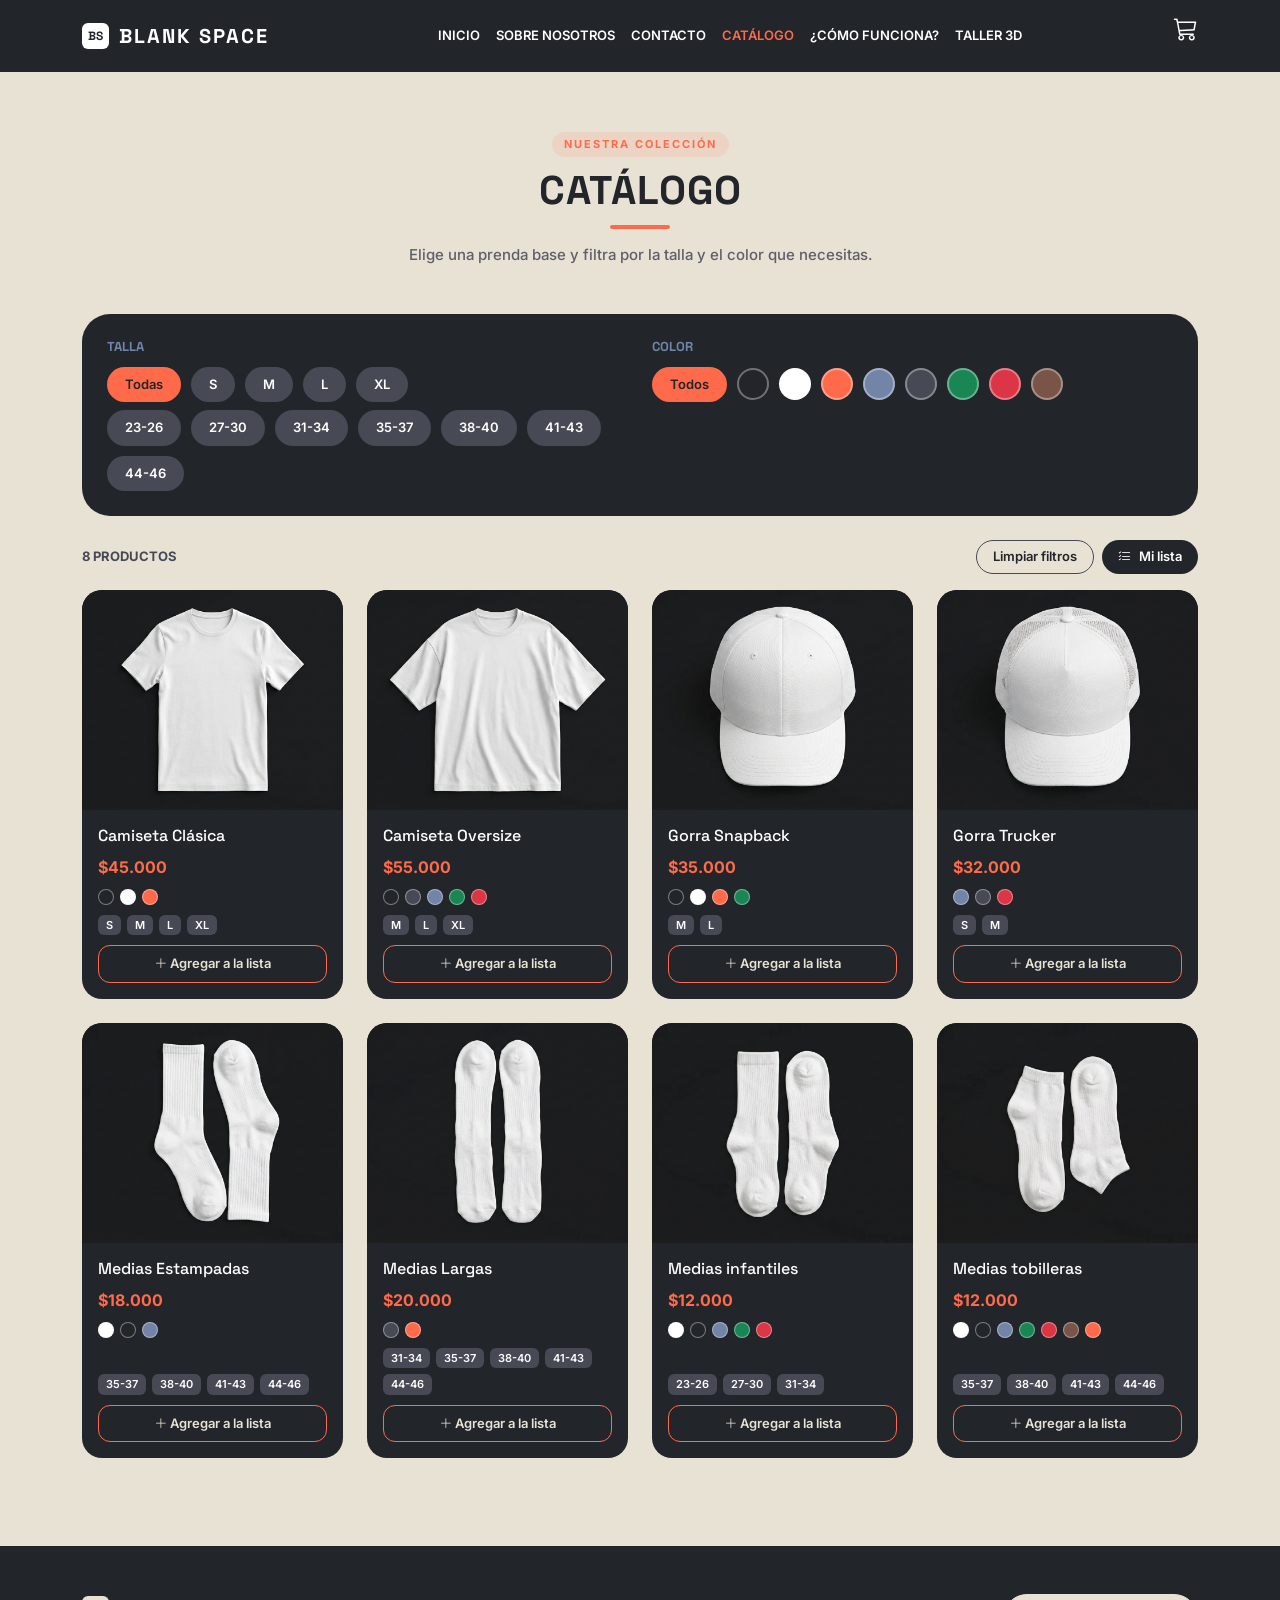
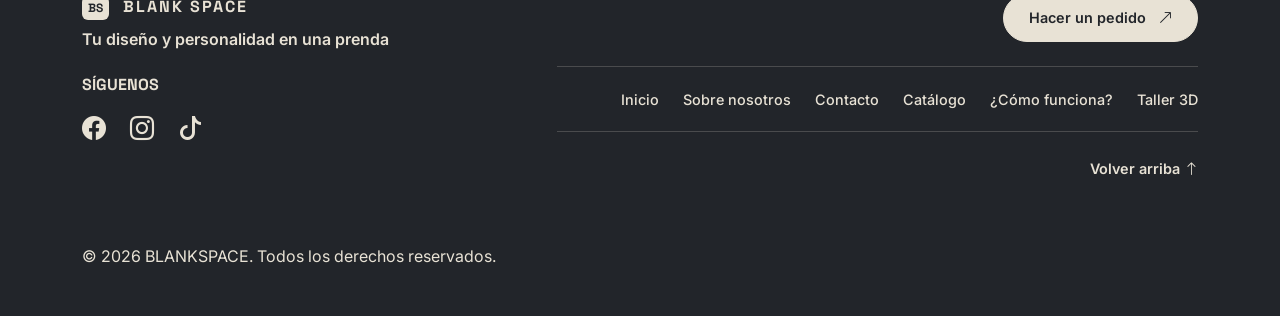
==== commit 6ba35832: "Vista y funcionalidad de taller3d" ====
--- a/HTML/catalogo.html
+++ b/HTML/catalogo.html
@@ -201,23 +201,24 @@
       <ul id="itemsLista" class="items-lista"></ul>
     </div>
     <div class="pie-lista">
-    <div class="total-lista">
-      <span>Total</span>
-      <strong id="totalLista">$0</strong>
-    </div>
-    <button type="button" id="btnIrTaller3D" class="boton-taller mb-2 w-100 py-2">
-      Ir al Taller 3D <i class="bi bi-box-seam"></i>
-    </button>
-    <button type="button" id="vaciarLista" class="boton-vaciar">Vaciar lista</button>
-  </div>
+      <div class="total-lista">
+        <span>Total</span>
+        <strong id="totalLista">$0</strong>
+      </div>
+      <button type="button" id="btnIrTaller3D" class="boton-taller mb-2 w-100 py-2">
+        Ir al Taller 3D <i class="bi bi-box-seam"></i>
+      </button>
+      <button type="button" id="vaciarLista" class="boton-vaciar">Vaciar lista</button>
+    </div>
   </div>
 
   <script src="https://cdn.jsdelivr.net/npm/bootstrap@5.3.8/dist/js/bootstrap.bundle.min.js"
     integrity="sha384-FKyoEForCGlyvwx9Hj09JcYn3nv7wiPVlz7YYwJrWVcXK/BmnVDxM+D2scQbITxI"
     crossorigin="anonymous"></script>
   <script src="../JS/datos.js"></script>
+  <script src="../JS/taller.js"></script>
   <script src="../JS/catalogo.js"></script>
-  <script src="../JS/script.js"></script>
+
 </body>
 
 </html>
--- a/CSS/estilos.css
+++ b/CSS/estilos.css
@@ -1343,4 +1343,50 @@
 
 .fondo-carrusel-personalizado {
   background-color: var(--shadow-gray);
-}+}
+.canvas-prenda {
+  background-color:  var(--soft-linen);
+  border-radius: 12px;
+  max-width: 100%;
+  height: auto;
+  display: block;
+  margin: 0 auto;
+}
+
+.canvas-prenda {
+  background-color: var(--soft-linen);
+  border-radius: 8px;
+  max-width: 100%;
+  height: auto;
+  display: block;
+  margin: 0 auto;
+  box-shadow: 0 4px 10px rgba(0, 0, 0, 0.3); 
+}
+
+.fondo-carrusel-personalizado {
+  background-color: var(--black)!important; 
+  color: var(--soft-linen) !important;            
+}
+
+.zona-carrusel h2 {
+  font-family: 'Space Grotesk', sans-serif; 
+  font-weight: 700;
+  font-size: 1.8rem;
+  text-transform: uppercase;
+  letter-spacing: 1px;
+  color: var(--black);
+  display: flex;
+  align-items: center;
+  gap: 12px;
+  margin: 0; 
+}
+
+.zona-carrusel h2::before {
+  content: "";
+  display: block;
+  width: 6px;
+  height: 28px;
+  background-color: var(--tomato);
+  border-radius: 4px;
+}
+
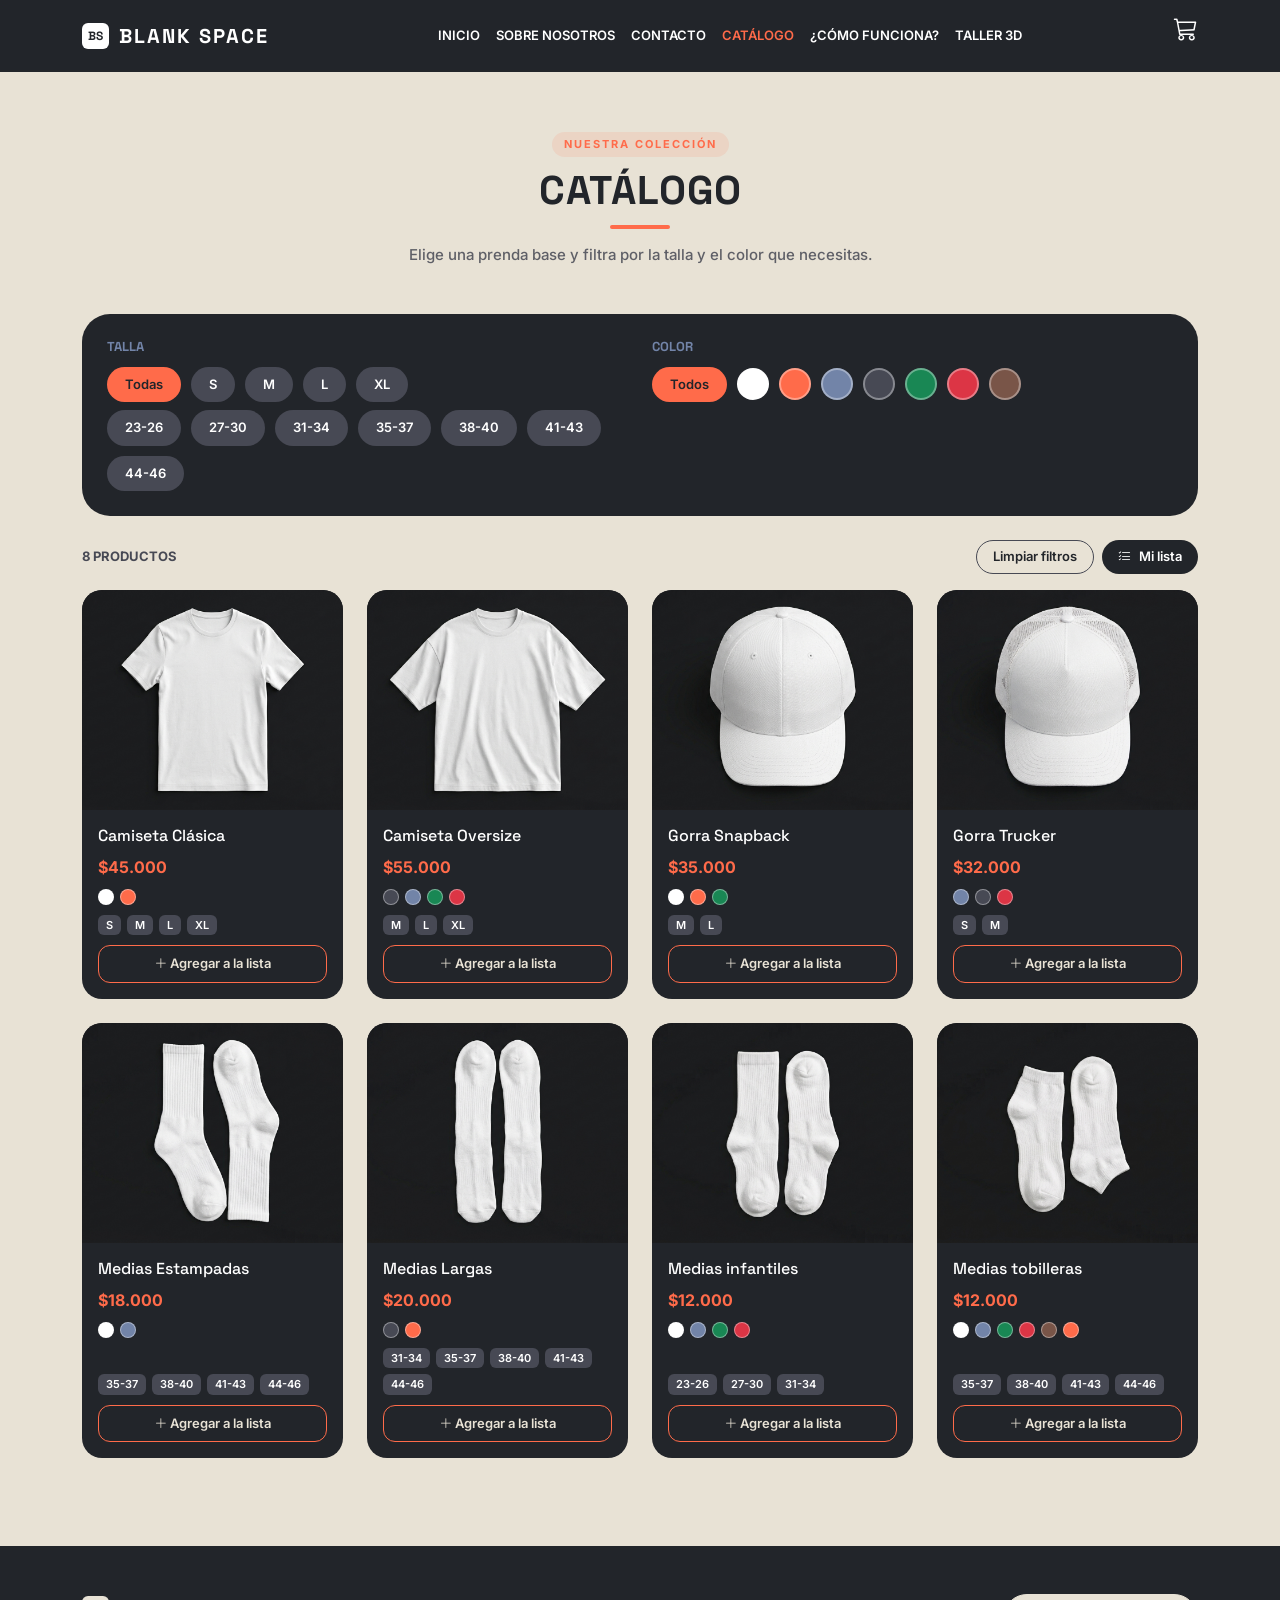
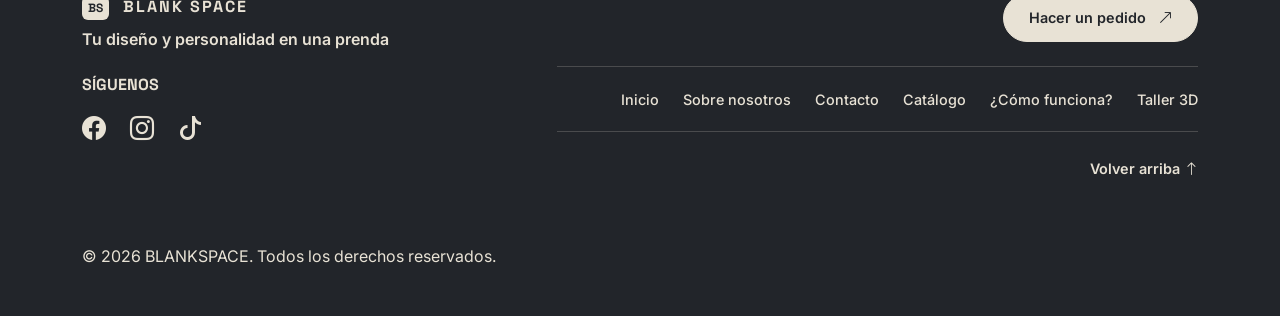
==== commit f1cf5cef: "Actualización del catálogo y datos" ====
--- a/HTML/catalogo.html
+++ b/HTML/catalogo.html
@@ -93,8 +93,6 @@
             <h2 class="titulo-filtro">Color</h2>
             <div class="opciones">
               <button type="button" class="chip-color chip-texto activo" data-color="todos">Todos</button>
-              <button type="button" class="chip-color circulo color-negro" data-color="negro" aria-label="Negro"
-                title="Negro"></button>
               <button type="button" class="chip-color circulo color-blanco" data-color="blanco" aria-label="Blanco"
                 title="Blanco"></button>
               <button type="button" class="chip-color circulo color-naranja" data-color="naranja" aria-label="Naranja"
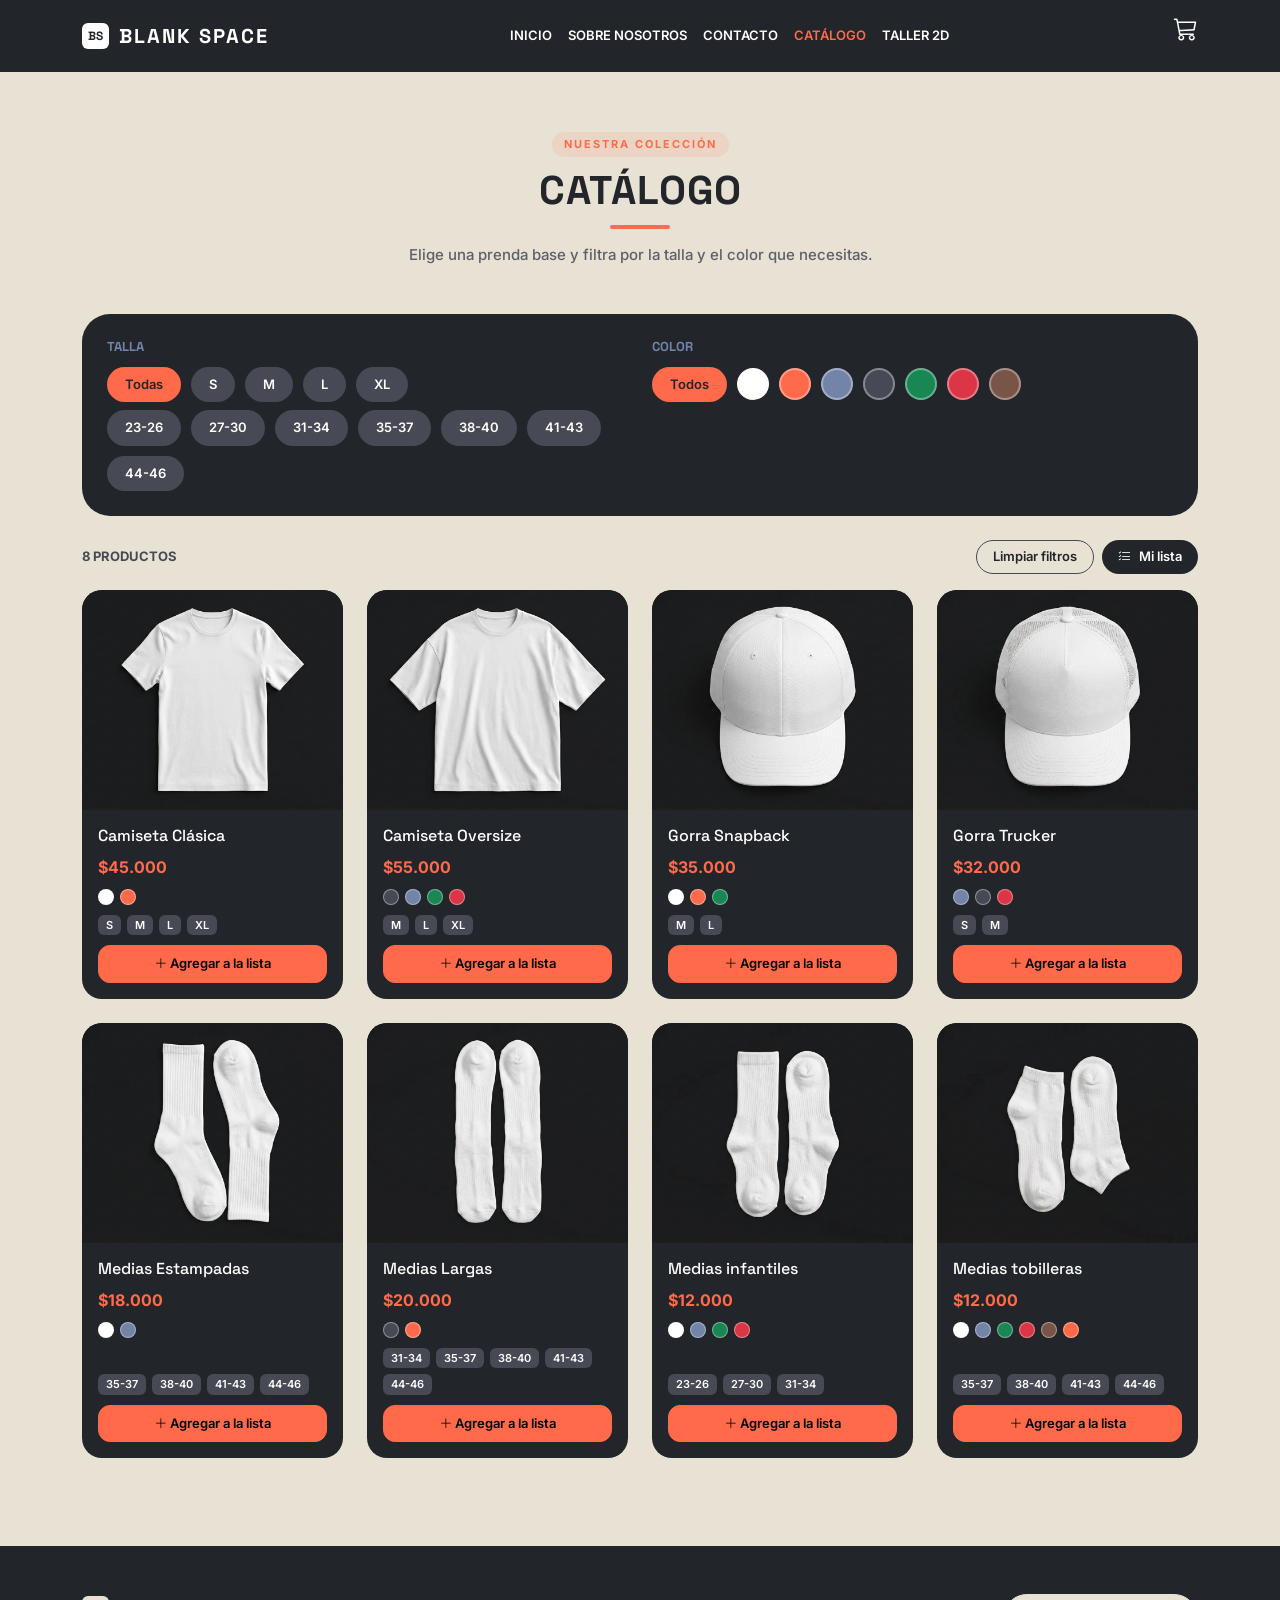
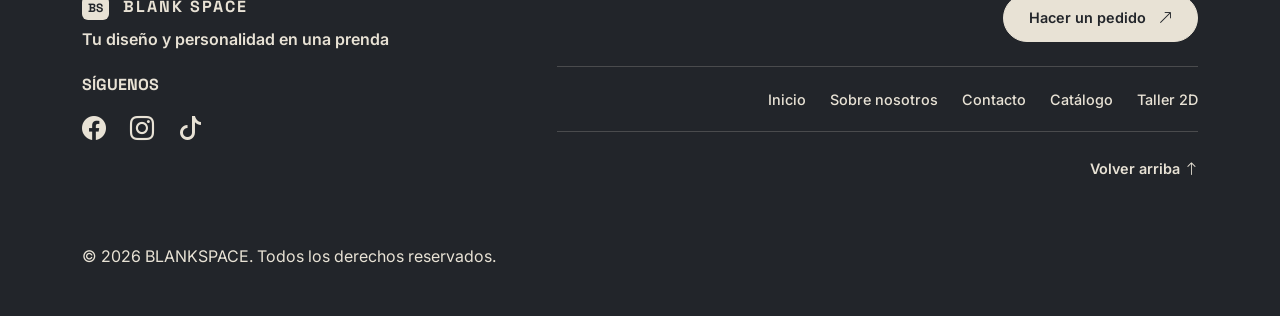
==== commit 32c2a521: "Correcciones" ====
--- a/HTML/catalogo.html
+++ b/HTML/catalogo.html
@@ -45,8 +45,7 @@
           <li class="nav-item"><a class="nav-link" href="sobre-nosotros.html">Sobre nosotros</a></li>
           <li class="nav-item"><a class="nav-link" href="contacto.html">Contacto</a></li>
           <li class="nav-item"><a class="nav-link active" href="catalogo.html">Catálogo</a></li>
-          <li class="nav-item"><a class="nav-link" href="#">¿Cómo funciona?</a></li>
-          <li class="nav-item"><a class="nav-link" href="./taller.html">Taller 3D</a></li>
+          <li class="nav-item"><a class="nav-link" href="./taller.html">Taller 2D</a></li>
         </ul>
         <a href="#" class="carrito text-decoration-none d-none d-md-flex align-items-center">
           <i class="bi bi-cart3 fs-4"></i><span class="badge"></span>
@@ -170,8 +169,7 @@
               <li><a href="sobre-nosotros.html" class="footer-link">Sobre nosotros</a></li>
               <li><a href="contacto.html" class="footer-link">Contacto</a></li>
               <li><a href="catalogo.html" class="footer-link">Catálogo</a></li>
-              <li><a href="#" class="footer-link">¿Cómo funciona?</a></li>
-              <li><a href="#" class="footer-link">Taller 3D</a></li>
+              <li><a href="#" class="footer-link">Taller 2D</a></li>
             </ul>
           </nav>
 
--- a/CSS/estilos.css
+++ b/CSS/estilos.css
@@ -6,6 +6,8 @@
   --charcoal-blue: #474954;
   --white: #ffffff;
   --black: #000000;
+  --fondo-imagen: #111214;
+  
 
 
   .color-verde {
@@ -882,6 +884,56 @@
   border-radius: 20px;
 }
 
+.contenedor-panel {
+  align-self: flex-start;
+  margin-top: 4rem; /* ajusta hasta que quede alineado con el carrusel */
+}
+
+/* Solo en pantallas grandes (en el celular el panel va debajo y no hace falta) */
+@media (min-width: 992px) {
+
+  /* El panel se vuelve una columna con altura maxima */
+  .panel-personalizacion {
+    display: flex;
+    flex-direction: column;
+    max-height: calc(100vh - 220px);
+    /* ajusta este numero si lo quieres mas alto o mas bajo */
+  }
+
+  #opciones-producto {
+    flex: 1 1 auto;
+    min-height: 0;
+    overflow-y: auto;
+    padding-right: 0.5rem;
+  }
+
+  .panel-personalizacion>h2,
+  .acciones-producto {
+    flex: 0 0 auto;
+  }
+
+  .acciones-producto {
+    padding-top: 1rem;
+    margin-top: 0.5rem;
+    border-top: 1px solid rgba(255, 255, 255, 0.15);
+  }
+
+  #opciones-producto::-webkit-scrollbar {
+    width: 6px;
+  }
+
+  #opciones-producto::-webkit-scrollbar-thumb {
+    background: rgba(255, 255, 255, 0.35);
+    border-radius: 3px;
+  }
+
+  #opciones-producto {
+    scrollbar-width: thin;
+    /* para Firefox */
+    scrollbar-color: rgba(255, 255, 255, 0.35) transparent;
+  }
+}
+
 /* COMENTARIOS  */
 .panel-titulo-comentarios {
   background-color: var(--shadow-gray);
@@ -995,6 +1047,266 @@
   background-color: var(--tomato);
   color: #ffffff;
   border-color: var(--tomato);
+}
+
+.btn-tomato {
+  background-color: var(--tomato);
+  border: 1px solid var(--tomato);
+  color: #ffffff;
+  font-weight: 600;
+  transition: all 0.2s ease-in-out;
+}
+
+.btn-tomato:hover,
+.btn-tomato:focus {
+  background-color: #e55636;
+  border-color: #e55636;
+  color: #ffffff;
+}
+
+.btn-accion-tomato {
+  width: 34px;
+  height: 34px;
+  padding: 0;
+  display: inline-flex;
+  align-items: center;
+  justify-content: center;
+  color: var(--tomato);
+  border: 1px solid var(--tomato);
+  background-color: transparent;
+  transition: all 0.2s ease-in-out;
+}
+
+.btn-accion-tomato:hover {
+  background-color: var(--tomato);
+  border-color: var(--tomato);
+  color: #ffffff;
+}
+
+.btn-accion-eliminar:hover {
+  background-color: #dc3545;
+  border-color: #dc3545;
+  color: #ffffff;
+}
+
+.modal-admin .modal-header {
+  border-bottom: 2px solid var(--tomato);
+}
+
+.btn.btn-glaucous {
+  background-color: #1a1d22;
+  border: 1px solid #474954;
+  border-radius: 10px;
+  color: #f3f4f6;
+  display: inline-flex;
+  align-items: center;
+  gap: 8px;
+  padding: 6px 12px;
+  font-weight: 500;
+  transition: all 0.2s ease-in-out;
+}
+
+.btn.btn-glaucous i {
+  color: var(--glaucous, #7284a8);
+}
+
+.btn.btn-glaucous:hover,
+.btn.btn-glaucous:focus {
+  background-color: #262a32;
+  border-color: var(--glaucous, #7284a8);
+  color: #ffffff;
+}
+
+.modal-admin-dark .modal-content {
+  background-color: var(--shadow-gray);
+  color: #f3f4f6;
+  border: 1px solid var(--charcoal-blue);
+}
+
+.modal-admin-dark .modal-header {
+  border-bottom: 1px solid var(--charcoal-blue);
+}
+
+.modal-admin-dark .modal-footer {
+  border-top: 1px solid var(--charcoal-blue);
+}
+
+.modal-admin-dark .form-label {
+  color: #f3f4f6;
+}
+
+.modal-admin-dark .form-control,
+.modal-admin-dark .form-select {
+  background-color: #1a1d22;
+  border-color: var(--charcoal-blue);
+  color: #f3f4f6;
+}
+
+.modal-admin-dark .form-control::placeholder {
+  color: #9ca3af;
+}
+
+.modal-admin-dark .form-select option {
+  background-color: var(--shadow-gray);
+  color: #f3f4f6;
+}
+
+.modal-admin-dark .chip-talla {
+  background-color: #1a1d22;
+  border: 1px solid var(--charcoal-blue);
+  color: #f3f4f6;
+  border-radius: 8px;
+  padding: 6px 14px;
+  font-size: 0.875rem;
+  font-weight: 500;
+  cursor: pointer;
+  transition: all 0.15s ease;
+}
+
+.modal-admin-dark .chip-talla:hover {
+  border-color: rgba(242, 92, 42, 0.6);
+  background-color: rgba(242, 92, 42, 0.05);
+}
+
+.modal-admin-dark .chip-talla.activo {
+  border-color: var(--tomato);
+  background-color: rgba(255, 107, 74, 0.15);
+  color: #ffffff;
+  box-shadow: 0 0 10px rgba(255, 107, 74, 0.15);
+}
+
+.modal-admin-dark .color-swatch {
+  width: 32px;
+  height: 32px;
+  border-radius: 50%;
+  border: 1px solid var(--charcoal-blue);
+  display: inline-flex;
+  align-items: center;
+  justify-content: center;
+  padding: 0;
+  cursor: pointer;
+  transition: transform 0.15s ease, box-shadow 0.15s ease;
+}
+
+.modal-admin-dark .color-swatch i {
+  opacity: 0;
+  color: #ffffff;
+  font-size: 0.95rem;
+  transition: opacity 0.15s ease;
+}
+
+.modal-admin-dark .color-swatch-light i {
+  color: #141619;
+}
+
+.modal-admin-dark .color-swatch.activo {
+  box-shadow: 0 0 0 2px var(--shadow-gray), 0 0 0 4px var(--glaucous);
+  transform: scale(1.08);
+}
+
+.modal-admin-dark .color-swatch.activo i {
+  opacity: 1;
+}
+
+.modal-admin-dark .dropzone-imagen {
+  width: 100%;
+  min-height: 120px;
+  background-color: #1a1d22;
+  border: 2px dashed var(--charcoal-blue);
+  border-radius: 12px;
+  display: flex;
+  align-items: center;
+  justify-content: center;
+  padding: 16px;
+  cursor: pointer;
+  text-align: center;
+  transition: border-color 0.2s ease, background-color 0.2s ease;
+}
+
+.modal-admin-dark .dropzone-imagen:hover,
+.modal-admin-dark .dropzone-imagen.dragover {
+  border-color: var(--glaucous);
+  background-color: rgba(114, 132, 168, 0.08);
+}
+
+.modal-admin-dark .dropzone-placeholder {
+  display: flex;
+  flex-direction: column;
+  align-items: center;
+  gap: 4px;
+  color: #f3f4f6;
+  font-size: 0.9rem;
+}
+
+.modal-admin-dark .dropzone-placeholder i {
+  color: var(--glaucous);
+}
+
+.modal-admin-dark .dropzone-placeholder small {
+  color: #9ca3af;
+  font-size: 0.78rem;
+}
+
+.modal-admin-dark .dropzone-preview {
+  max-height: 110px;
+  max-width: 100%;
+  border-radius: 8px;
+  object-fit: contain;
+  border: 1px solid var(--charcoal-blue);
+}
+
+.resumen-color-dot {
+  width: 14px;
+  height: 14px;
+  border-radius: 50%;
+  border: 1px solid rgba(255, 255, 255, 0.25);
+  display: inline-block;
+}
+
+.resumen-color-extra {
+  font-size: 0.75rem;
+  color: #9ca3af;
+  font-weight: 600;
+}
+
+.resumen-conteo {
+  font-size: 0.8rem;
+  color: #9ca3af;
+}
+
+.btn.btn-limpiar-filtros {
+  background-color: var(--white);
+  border: 1px solid #d5cfc2; /* Borde suave acorde al soft-linen */
+  border-radius: 8px;
+  color: var(--charcoal-blue);
+  display: inline-flex;
+  align-items: center;
+  justify-content: center;
+  gap: 6px;
+  padding: 10px 12px;
+  font-size: 14px;
+  line-height: 1.5;
+  transition: all 0.2s ease-in-out;
+}
+
+.btn.btn-limpiar-filtros:hover,
+.btn.btn-limpiar-filtros:focus-visible {
+  background-color: #fff5f2; /* Tinte muy sutil de --tomato */
+  border-color: var(--tomato);
+  color: var(--tomato);
+}
+
+.btn.btn-limpiar-filtros:focus:not(:focus-visible) {
+  box-shadow: none;
+  outline: none;
+}
+
+.btn.btn-limpiar-filtros:active {
+  transform: scale(0.95);
+}
+
+.icono-bold {
+  -webkit-text-stroke: 0.8px currentColor;
 }
 
 /* ---Estilos de formulario contacto */
@@ -1131,26 +1443,32 @@
   border-color: var(--tomato);
   box-shadow: 0 0 0 3px var(--tomato-20);
 }
+
 .btn-agregar {
   width: 100%;
   padding: 8px 12px;
-  background: transparent;
-  color: var(--soft-linen);
+  background: var(--tomato);
+  color: black;
   border: 1px solid var(--tomato);
   border-radius: 12px;
   font-size: 13px;
   font-weight: 600;
   transition: all 0.3s ease;
 }
+
 .btn-agregar:hover {
-  background-color: var(--tomato);
-  color: var(--shadow-gray);
-}
+  background: transparent;
+  border: 1px solid black;
+  background-color: var(--charcoal-blue);
+  color: black;
+}
+
 .btn-agregar.en-lista {
-  background-color: var(--soft-linen);
-  border-color: var(--soft-linen);
-  color: var(--shadow-gray);
-}
+  background-color: grey;
+  border-color: black;
+  color: black;
+}
+
 .btn-agregar.en-lista:hover {
   background-color: var(--tomato);
   border-color: var(--tomato);
@@ -1170,10 +1488,12 @@
   font-weight: 600;
   transition: all 0.3s ease;
 }
+
 .boton-lista:hover {
   background-color: var(--tomato);
   color: var(--shadow-gray);
 }
+
 .badge-lista {
   display: inline-flex;
   align-items: center;
@@ -1187,6 +1507,7 @@
   font-size: 11px;
   font-weight: 700;
 }
+
 .boton-lista:hover .badge-lista {
   background-color: var(--shadow-gray);
   color: white;
@@ -1197,13 +1518,16 @@
   background-color: var(--shadow-gray);
   color: white;
 }
+
 .panel-lista .offcanvas-title {
   font-size: 18px;
 }
+
 .lista-vacia {
   color: var(--glaucous);
   font-size: 14px;
 }
+
 .items-lista {
   list-style: none;
   margin: 0;
@@ -1212,6 +1536,7 @@
   flex-direction: column;
   gap: 14px;
 }
+
 .item-lista {
   display: flex;
   align-items: center;
@@ -1220,32 +1545,38 @@
   background-color: var(--charcoal-blue);
   border-radius: 14px;
 }
+
 .item-lista img {
   width: 64px;
   height: 64px;
   object-fit: cover;
   border-radius: 10px;
 }
+
 .item-datos {
   flex-grow: 1;
 }
+
 .item-nombre {
   margin: 0;
   font-size: 14px;
   font-weight: 600;
 }
+
 .item-precio {
   margin: 2px 0 6px;
   font-size: 14px;
   font-weight: 700;
   color: var(--tomato);
 }
+
 .item-cantidad {
   display: inline-flex;
   align-items: center;
   gap: 10px;
   font-size: 13px;
 }
+
 .btn-cantidad {
   width: 26px;
   height: 26px;
@@ -1256,13 +1587,16 @@
   line-height: 1;
   transition: all 0.3s ease;
 }
+
 .btn-cantidad:hover:not(:disabled) {
   background-color: var(--tomato);
   color: var(--shadow-gray);
 }
+
 .btn-cantidad:disabled {
   opacity: 0.4;
 }
+
 .btn-quitar {
   background: none;
   border: 0;
@@ -1270,6 +1604,7 @@
   font-size: 18px;
   transition: color 0.3s ease;
 }
+
 .btn-quitar:hover {
   color: var(--tomato);
 }
@@ -1279,45 +1614,76 @@
   padding: 16px;
   border-top: 1px solid var(--charcoal-blue);
 }
+
 .total-lista {
   display: flex;
   justify-content: space-between;
   margin-bottom: 12px;
   font-size: 16px;
 }
+
 .total-lista strong {
   color: var(--tomato);
 }
+
 .boton-vaciar {
   width: 100%;
   padding: 10px;
-  background: none;
-  color: var(--soft-linen);
-  border: 1px solid var(--charcoal-blue);
+  background: var(--tomato);
+  color: var(--shadow-gray);
+  border: 1px solid var(--tomato);
   border-radius: 12px;
   font-weight: 600;
-  transition: all 0.3s ease;
-}
+  cursor: pointer;
+  transition: background 0.3s ease, color 0.3s ease, border-color 0.3s ease, opacity 0.3s ease;
+}
+
 .boton-vaciar:hover:not(:disabled) {
+  background: var(--shadow-gray);
   border-color: var(--tomato);
   color: var(--tomato);
 }
+
+.boton-vaciar:active:not(:disabled) {
+  background: var(--shadow-gray);
+  border-color: var(--shadow-gray);
+  color: var(--tomato);
+  opacity: 0.9;
+}
+
 .boton-vaciar:disabled {
-  opacity: 0.4;
-}
-
-/* Botón taller */
+  background: #3a3d45;
+  border-color: #3a3d45;
+  color: #9ca3af;
+  opacity: 0.7;
+  cursor: not-allowed;
+}
+
 .boton-taller {
   background-color: var(--tomato);
   color: var(--shadow-gray);
-  border: 0;
+  border: 1px solid var(--tomato);
   border-radius: 12px;
   font-weight: 600;
-  transition: all 0.3s ease;
-}
+  cursor: pointer;
+  outline: none;
+  transition: background-color 0.25s ease, color 0.25s ease, border-color 0.25s ease, opacity 0.25s ease;
+}
+
 .boton-taller:hover {
-  opacity: 0.9;
-  color: var(--shadow-gray);
+  background-color: var(--shadow-gray);
+  border-color: var(--tomato);
+  color: var(--tomato);
+}
+
+.boton-taller:active,
+.boton-taller:focus,
+.boton-taller:focus-visible {
+  background-color: var(--shadow-gray);
+  border-color: var(--shadow-gray);
+  color: var(--tomato);
+  outline: none;
+  box-shadow: none;
 }
 
 .contenedor-panel {
@@ -1327,49 +1693,125 @@
 #btn-guardar {
   width: 100%;
   padding: 8px 12px;
-  background: transparent;
-  color: var(--soft-linen);
+  background-color: var(--tomato);
+  color: var(--shadow-gray);
   border: 1px solid var(--tomato);
   border-radius: 12px;
   font-size: 13px;
   font-weight: 600;
-  transition: all 0.3s ease;
-}
-
-#btn-guardar:hover {
+  cursor: pointer;
+  outline: none;
+  transition: background-color 0.25s ease, color 0.25s ease, border-color 0.25s ease, opacity 0.25s ease;
+}
+
+#btn-guardar:hover:not(:disabled) {
+  background-color: #4f5462;
+  border-color: var(--tomato);
+  color: var(--soft-linen);
+}
+
+#btn-guardar:active:not(:disabled),
+#btn-guardar:focus-visible:not(:disabled) {
+  background-color: #3f434e;
+  border-color: #3f434e;
+  color: var(--soft-linen);
+  outline: none;
+  box-shadow: none;
+}
+
+#btn-guardar:disabled {
+  background-color: #3f434e;
+  border-color: #3f434e;
+  color: #a8b0be;
+  opacity: 0.65;
+  cursor: not-allowed;
+}
+
+#btn-guardar:disabled {
+  background-color: var(--shadow-gray);
+  border-color: var(--shadow-gray);
+  color: var(--soft-linen);
+  opacity: 0.45;
+  cursor: not-allowed;
+}
+
+.btn-confirmar-pedido {
+  display: block;
+  width: 100%;
+  box-sizing: border-box;
+  padding: 8px 12px;
   background-color: var(--tomato);
   color: var(--shadow-gray);
+  border: 1px solid var(--tomato);
+  border-radius: 12px;
+  font-size: 13px;
+  font-weight: 600;
+  line-height: 1.25;
+  text-align: center;
+  cursor: pointer;
+  outline: none;
+  transition: background-color 0.25s ease, color 0.25s ease, border-color 0.25s ease, opacity 0.25s ease;
+}
+
+.btn-confirmar-pedido:hover:not(:disabled) {
+  background-color: #4f5462;
+  border-color: var(--tomato);
+  color: var(--soft-linen);
+}
+
+.btn-confirmar-pedido:active:not(:disabled),
+.btn-confirmar-pedido:focus-visible:not(:disabled) {
+  background-color: #3f434e;
+  border-color: #3f434e;
+  color: var(--soft-linen);
+  outline: none;
+  box-shadow: none;
+}
+
+.btn-confirmar-pedido:disabled {
+  background-color: var(--shadow-gray);
+  border-color: var(--shadow-gray);
+  color: var(--soft-linen);
+  opacity: 0.45;
+  cursor: not-allowed;
 }
 
 .fondo-carrusel-personalizado {
-  background-color: var(--shadow-gray);
-}
-.canvas-prenda {
-  background-color:  var(--soft-linen);
-  border-radius: 12px;
+  max-width: 600px;
+  margin: 0 auto;
+  position: relative;          
+  overflow: hidden;
+  border-radius: 8px;
+  background-color: #111214 !important;
+  padding: 0 !important;
+  box-shadow: none !important;
+}
+
+.fondo-carrusel-personalizado .carousel-inner,
+.fondo-carrusel-personalizado .carousel-item {
+  background-color: #111214 !important;
+  aspect-ratio: 1 / 1;        
+}
+
+.fondo-carrusel-personalizado .canvas-prenda,
+.fondo-carrusel-personalizado .carousel-item img {
+  display: block;
+  width: 100%;
+  height: 100%;
   max-width: 100%;
-  height: auto;
-  display: block;
-  margin: 0 auto;
-}
-
-.canvas-prenda {
-  background-color: var(--soft-linen);
-  border-radius: 8px;
-  max-width: 100%;
-  height: auto;
-  display: block;
-  margin: 0 auto;
-  box-shadow: 0 4px 10px rgba(0, 0, 0, 0.3); 
-}
-
-.fondo-carrusel-personalizado {
-  background-color: var(--black)!important; 
-  color: var(--soft-linen) !important;            
-}
-
+  max-height: none;
+  object-fit: cover;          
+  border-radius: 0;
+  box-shadow: none;
+}
+
+.fondo-carrusel-personalizado .carousel-control-prev,
+.fondo-carrusel-personalizado .carousel-control-next {
+  z-index: 5;
+  opacity: 0.9;
+}
 .zona-carrusel h2 {
-  font-family: 'Space Grotesk', sans-serif; 
+  font-family: 'Space Grotesk', sans-serif;
   font-weight: 700;
   font-size: 1.8rem;
   text-transform: uppercase;
@@ -1378,7 +1820,7 @@
   display: flex;
   align-items: center;
   gap: 12px;
-  margin: 0; 
+  margin: 0;
 }
 
 .zona-carrusel h2::before {
@@ -1390,3 +1832,32 @@
   border-radius: 4px;
 }
 
+.panel-estilo {
+  margin-top: 1.25rem;
+}
+
+
+.chip-estilo {
+  border: 2px solid #fff;
+  background: #fff;
+  border-radius: 50rem;
+  padding: .4rem 1.1rem;
+  font-weight: 600;
+  transition: all .2s ease;
+}
+
+.chip-estilo:hover {
+  border-color: var(--acento);
+  color: var(--acento);
+}
+
+.chip-estilo.activo {
+  background: var(--acento);
+  border-color: var(--acento);
+  color: #fff;
+  box-shadow: 0 4px 10px var(--soft-linen);
+}
+
+#relieveBordado {
+  accent-color: var(--acento);
+}
